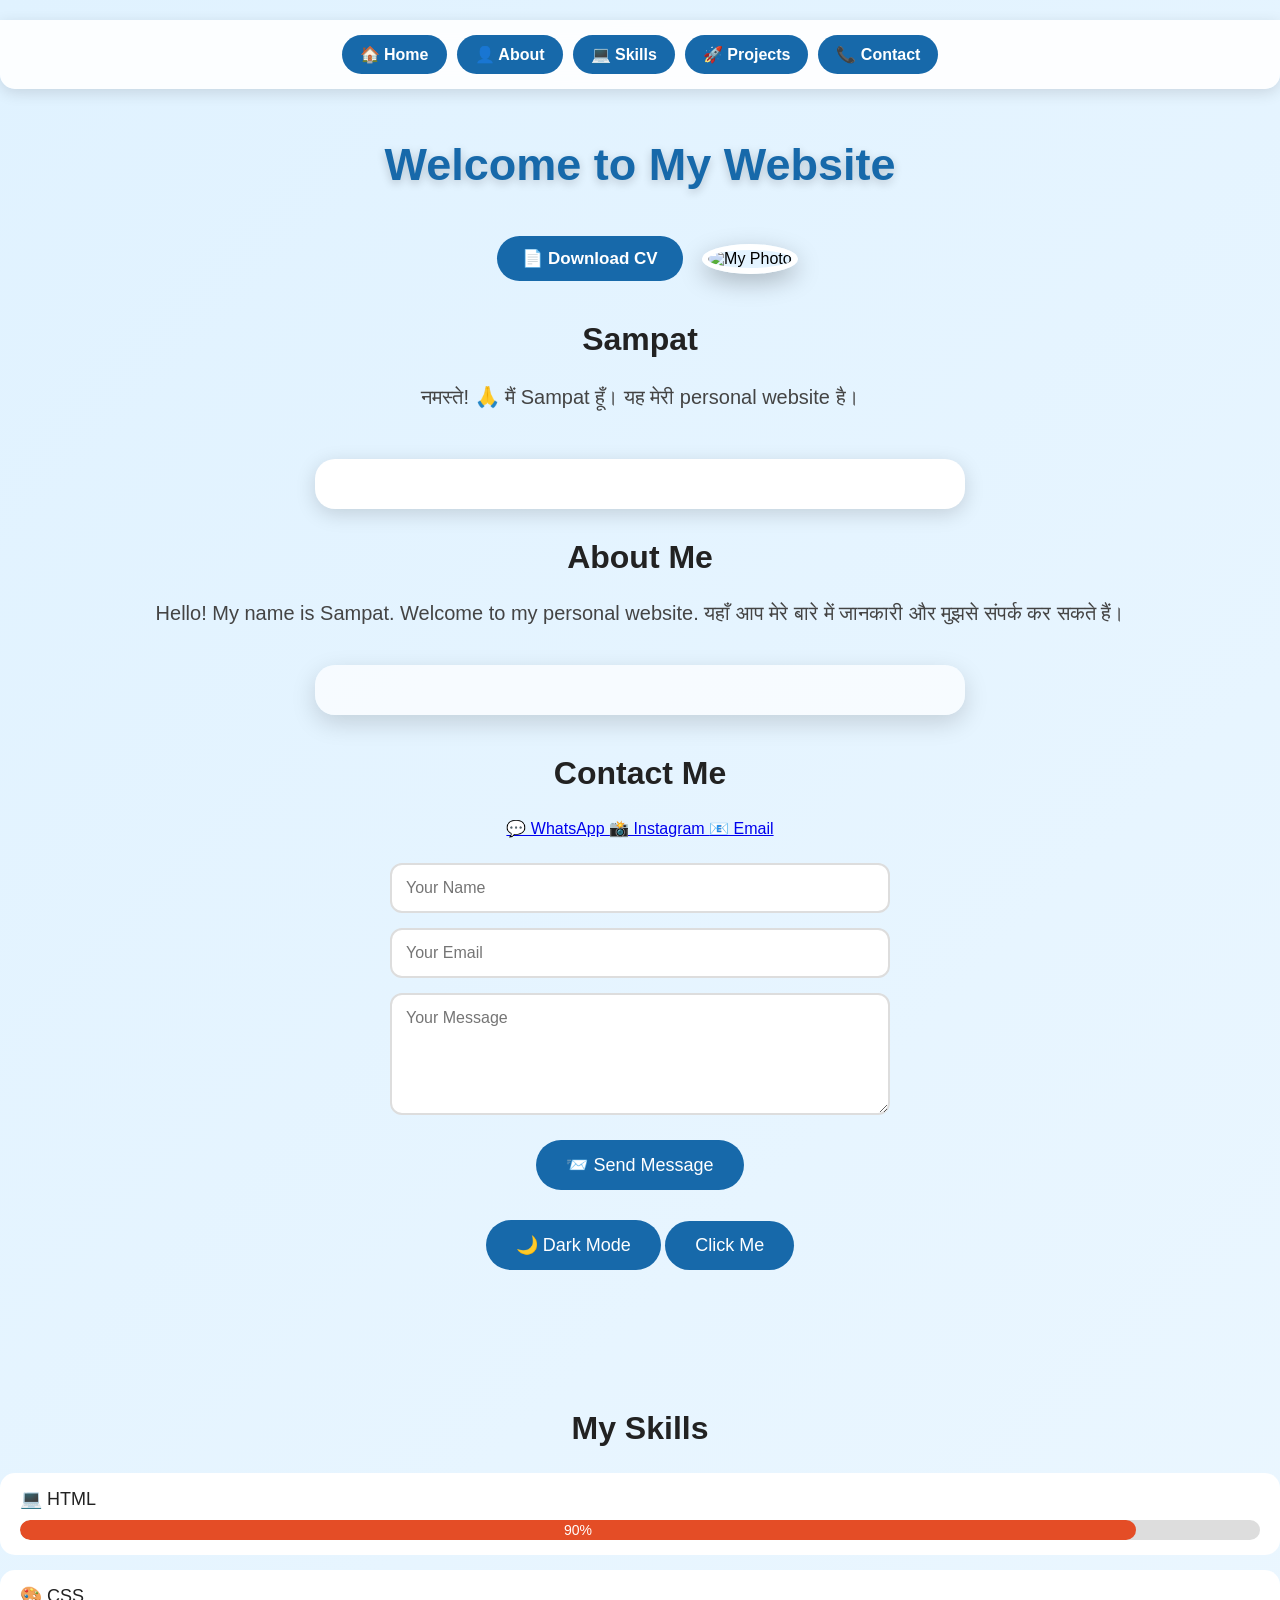
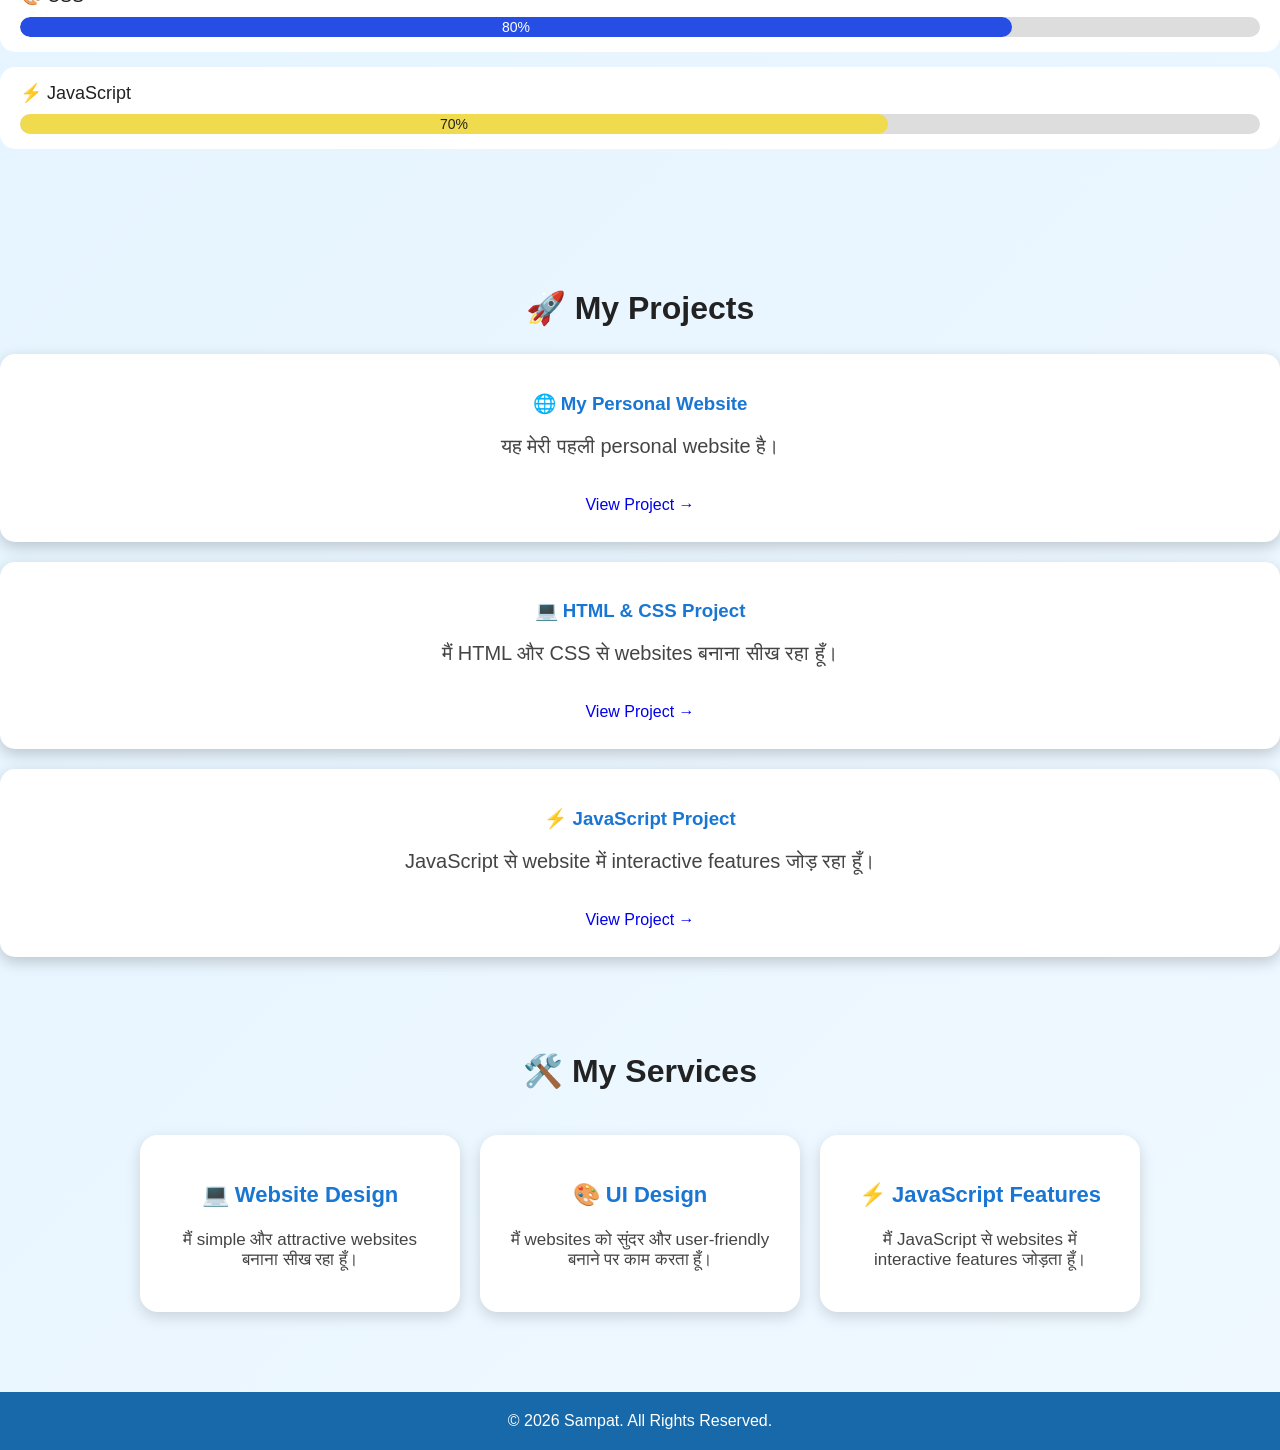
==== index.html @ 9a626bd4 "Add files via upload" ====
<!DOCTYPE html>
<html lang="hi">
<head>
    <meta charset="UTF-8">
    <meta name="viewport" content="width=device-width, initial-scale=1.0">
    <title>My Website</title>

    <link rel="stylesheet" href="style.css">
</head>

<body>
    <nav class="navbar">
    <a href="#home">🏠 Home</a>
    <a href="#about">👤 About</a>
    <a href="#skills">💻 Skills</a>
    <a href="#projects">🚀 Projects</a>
    <a href="#contact">📞 Contact</a>
</nav>

    <h1 id="home">Welcome to My Website</h1>
    <a href="cv.pdf" download class="cv-button">
    📄 Download CV
</a>

    <img src="images/IMG_20240923_174800_741.webp" 
         alt="My Photo" 
         width="250">

    <h2>Sampat</h2>

    <p class="intro">
    नमस्ते! 🙏 मैं Sampat हूँ।
    यह मेरी personal website है।
</p>
    <div class="about" id="about"></div>
    <h2>About Me</h2>
    <p>
        Hello! My name is Sampat.
        Welcome to my personal website.
        यहाँ आप मेरे बारे में जानकारी और मुझसे संपर्क कर सकते हैं।
    </p>
</div>

<div class="contact" id="contact"></div>
    <h2>Contact Me</h2>

    <a href="https://wa.me/918769860087" target="_blank">
    💬 WhatsApp
</a>

<a href="https://www.instagram.com/sampatsingh.sodha09/" target="_blank">
    📸 Instagram
</a>

<a href="mailto:sampatsaasodha1234@gmail.com">
    📧 Email
</a>
<form class="contact-form" onsubmit="sendMessage(event)">
    <input type="text" placeholder="Your Name" required>

    <input type="email" placeholder="Your Email" required>

    <textarea placeholder="Your Message" rows="5" required></textarea>

    <button type="submit">📨 Send Message</button>

    <p id="formMessage"></p>
</form>
</div>
<button id="modeButton" onclick="toggleMode()">🌙 Dark Mode</button>
    <button onclick="showMessage()">Click Me</button>

    <p id="message"></p>

    <script>
        function showMessage() {
            document.getElementById("message").innerText =
                "Welcome to my website! 🎉";
        }
    </script>
    <script>
    function sendMessage(event) {
        event.preventDefault();

        document.getElementById("formMessage").innerText =
            "Message sent successfully! 🎉";
    }
</script>
<script src="script.js"></script>
<div class="skills" id="skills"></div>
    <h2>My Skills</h2>

    <div class="skill-box">
        <span>💻 HTML</span>
        <div class="progress">
            <div class="progress-bar html">90%</div>
        </div>
    </div>

    <div class="skill-box">
        <span>🎨 CSS</span>
        <div class="progress">
            <div class="progress-bar css">80%</div>
        </div>
    </div>

    <div class="skill-box">
        <span>⚡ JavaScript</span>
        <div class="progress">
            <div class="progress-bar javascript">70%</div>
        </div>
    </div>
</div>
<div class="projects" id="projects"></div>
    <h2>🚀 My Projects</h2>

    <div class="project-box">
        <h3>🌐 My Personal Website</h3>
        <p>यह मेरी पहली personal website है।</p>
        <a href="#" target="_blank">View Project →</a>
    </div>

    <div class="project-box">
        <h3>💻 HTML & CSS Project</h3>
        <p>मैं HTML और CSS से websites बनाना सीख रहा हूँ।</p>
        <a href="#" target="_blank">View Project →</a>
    </div>

    <div class="project-box">
        <h3>⚡ JavaScript Project</h3>
        <p>JavaScript से website में interactive features जोड़ रहा हूँ।</p>
        <a href="#" target="_blank">View Project →</a>
    </div>
</div>
<div class="services">
    <h2>🛠️ My Services</h2>

    <div class="service-box">
        <h3>💻 Website Design</h3>
        <p>मैं simple और attractive websites बनाना सीख रहा हूँ।</p>
    </div>

    <div class="service-box">
        <h3>🎨 UI Design</h3>
        <p>मैं websites को सुंदर और user-friendly बनाने पर काम करता हूँ।</p>
    </div>

    <div class="service-box">
        <h3>⚡ JavaScript Features</h3>
        <p>मैं JavaScript से websites में interactive features जोड़ता हूँ।</p>
    </div>
</div>

<footer>
    <p>© 2026 Sampat. All Rights Reserved.</p>
</footer>

<button id="topButton" onclick="goToTop()">⬆️ Top</button>
</body>
</html>
---- style.css ----
body {
    margin: 0;
    font-family: Arial, sans-serif;
    text-align: center;
    background: linear-gradient(135deg, #e0f2ff, #ffffff);
    min-height: 100vh;
}

h1 {
    margin-top: 50px;
    font-size: 45px;
    color: #1769aa;
}

img {
    width: 250px;
    height: 250px;
    object-fit: cover;
    border-radius: 50%;
    border: 6px solid white;
    box-shadow: 0 8px 25px rgba(0, 0, 0, 0.25);
}

h2 {
    font-size: 32px;
    margin-top: 25px;
    color: #222;
}

p {
    font-size: 20px;
    color: #444;
}

button {
    background: #1769aa;
    color: white;
    border: none;
    padding: 14px 30px;
    font-size: 18px;
    border-radius: 30px;
    cursor: pointer;
    margin-top: 10px;
}

button:hover {
    background: #0d47a1;
    transform: scale(1.05);
}
.about {
    max-width: 600px;
    margin: 50px auto 30px;
    padding: 25px;
    background: white;
    border-radius: 20px;
    box-shadow: 0 5px 20px rgba(0, 0, 0, 0.15);
}

.about h2,
.contact h2 {
    color: #1769aa;
}

.contact {
    margin: 30px auto;
}

.contact a {
    display: inline-block;
    text-decoration: none;
    background: #1769aa;
    color: white;
    padding: 12px 25px;
    margin: 8px;
    border-radius: 25px;
}

.contact a:hover {
    transform: scale(1.05);
}
body.dark-mode {
    background: #121212 !important;
    color: white;
}

body.dark-mode h1,
body.dark-mode h2,
body.dark-mode h3,
body.dark-mode p {
    color: white !important;
}

body.dark-mode .about {
    background: #222 !important;
    color: white;
}

body.dark-mode .contact h2 {
    color: white !important;
}
/* Mobile Responsive */
@media (max-width: 600px) {

    h1 {
        font-size: 32px;
        margin-top: 30px;
    }

    img {
        width: 180px;
        height: 180px;
    }

    h2 {
        font-size: 26px;
    }

    p {
        font-size: 17px;
        padding: 0 15px;
    }

    .about {
        width: 85%;
        box-sizing: border-box;
        margin: 30px auto;
        padding: 20px;
    }

    .contact a {
        display: block;
        width: 70%;
        margin: 10px auto;
        box-sizing: border-box;
    }

    button {
        font-size: 16px;
        padding: 12px 22px;
    }
}
.contact a {
    transition: all 0.3s ease;
}

.contact a:hover {
    transform: translateY(-5px) scale(1.05);
    box-shadow: 0 8px 20px rgba(0, 0, 0, 0.25);
}
button {
    transition: all 0.3s ease;
}

button:hover {
    transform: translateY(-5px) scale(1.05);
    box-shadow: 0 8px 20px rgba(0, 0, 0, 0.25);
}
/* Profile section */
h1 {
    text-shadow: 0 3px 10px rgba(0, 0, 0, 0.2);
}

img {
    transition: all 0.4s ease;
}

img:hover {
    transform: scale(1.05);
    box-shadow: 0 12px 30px rgba(0, 0, 0, 0.35);
}

.about {
    transition: all 0.4s ease;
}

.about:hover {
    transform: translateY(-5px);
    box-shadow: 0 12px 30px rgba(0, 0, 0, 0.25);
}
.contact {
    max-width: 600px;
    margin: 40px auto;
    padding: 25px;
    background: rgba(255, 255, 255, 0.7);
    border-radius: 20px;
    box-shadow: 0 8px 25px rgba(0, 0, 0, 0.15);
    transition: all 0.4s ease;
}

.contact:hover {
    transform: translateY(-5px);
    box-shadow: 0 12px 30px rgba(0, 0, 0, 0.25);
}

body.dark-mode .contact {
    background: #222;
}

body.dark-mode .contact h2 {
    color: white !important;
}
.intro {
    animation: fadeIn 2s ease-in-out;
}

@keyframes fadeIn {
    from {
        opacity: 0;
        transform: translateY(20px);
    }

    to {
        opacity: 1;
        transform: translateY(0);
    }
}
.about p {
    line-height: 1.8;
    text-align: center;
}

.about h2 {
    margin-bottom: 15px;
}
footer {
    margin-top: 50px;
    padding: 20px;
    background: #1769aa;
    color: white;
    text-align: center;
}

footer p {
    margin: 0;
    color: white;
    font-size: 16px;
}

body.dark-mode footer {
    background: #1a1a1a;
}
#topButton {
    position: fixed;
    bottom: 25px;
    right: 25px;
    border-radius: 50%;
    width: 55px;
    height: 55px;
    padding: 0;
    display: flex;
align-items: center;
justify-content: center;
}
/* Animated background */
body {
    background-size: 200% 200%;
    animation: backgroundMove 10s ease infinite;
}

@keyframes backgroundMove {
    0% {
        background-position: 0% 50%;
    }

    50% {
        background-position: 100% 50%;
    }

    100% {
        background-position: 0% 50%;
    }
}
img {
    transition: transform 0.4s ease;
}

img:hover {
    transform: scale(1.08);
}
h1 {
    animation: headingMove 1.5s ease-in-out;
}

@keyframes headingMove {
    from {
        opacity: 0;
        transform: translateY(-30px);
    }

    to {
        opacity: 1;
        transform: translateY(0);
    }
}
.about {
    transition: transform 0.4s ease, box-shadow 0.4s ease;
}

.about:hover {
    transform: translateY(-8px);
    box-shadow: 0 12px 30px rgba(0, 0, 0, 0.25);
}
.contact a {
    transition: all 0.3s ease;
}

.contact a:hover {
    transform: translateY(-6px) scale(1.05);
    box-shadow: 0 10px 25px rgba(0, 0, 0, 0.3);
}
/* Dark Mode - Contact Section */
body.dark-mode .contact {
    background: #222 !important;
    box-shadow: 0 8px 25px rgba(0, 0, 0, 0.5);
}

body.dark-mode .contact a {
    background: #333;
    color: white;
}

body.dark-mode .contact a:hover {
    background: #444;
}

body.dark-mode button {
    box-shadow: 0 5px 15px rgba(0, 0, 0, 0.4);
}
/* Skills Section */
.skills {
    margin: 40px auto;
    max-width: 700px;
    padding: 30px;
    text-align: center;
}

.skills h2 {
    font-size: 32px;
    margin-bottom: 25px;
}

.skill-box {
    display: inline-block;
    background: #1976d2;
    color: white;
    padding: 15px 30px;
    margin: 10px;
    border-radius: 30px;
    font-size: 18px;
    transition: 0.3s;
    cursor: pointer;
}

.skill-box:hover {
    transform: translateY(-8px) scale(1.05);
    box-shadow: 0 10px 20px rgba(0,0,0,0.3);
}
/* Projects Section */
.projects {
    max-width: 700px;
    margin: 40px auto;
    padding: 30px;
    text-align: center;
}

.projects h2 {
    font-size: 32px;
    margin-bottom: 25px;
}

.project-box {
    background: white;
    color: #222;
    padding: 20px;
    margin: 20px 0;
    border-radius: 15px;
    box-shadow: 0 5px 15px rgba(0,0,0,0.2);
    transition: 0.3s;
}

.project-box:hover {
    transform: translateY(-8px);
    box-shadow: 0 12px 25px rgba(0,0,0,0.3);
}

.project-box h3 {
    color: #1976d2;
}
.project-box {
    transition: transform 0.3s ease, box-shadow 0.3s ease;
}

.project-box:hover {
    transform: translateY(-10px);
    box-shadow: 0 10px 25px rgba(0, 0, 0, 0.25);
}
.project-box img {
    transition: transform 0.4s ease;
}

.project-box:hover img {
    transform: scale(1.05);
}
.project-box a {
    display: inline-block;
    transition: transform 0.3s ease, opacity 0.3s ease;
}

.project-box a:hover {
    transform: translateY(-3px);
    opacity: 0.8;
}
.project-box a {
    display: inline-block;
    margin-top: 10px;
    padding: 8px 15px;
    text-decoration: none;
    border-radius: 6px;
    transition: 0.3s;
}

.project-box a:hover {
    transform: translateY(-3px);
    opacity: 0.8;
}
.project-box h3 {
    transition: transform 0.3s ease;
}

.project-box:hover h3 {
    transform: translateX(5px);
}

.project-box:hover a {
    transform: translateY(-3px) scale(1.05);
}
.skill-box {
    transition: transform 0.3s ease, box-shadow 0.3s ease;
}

.skill-box:hover {
    transform: translateY(-8px) scale(1.03);
    box-shadow: 0 8px 20px rgba(0, 0, 0, 0.2);
}
.skill-box span {
    display: inline-block;
    transition: transform 0.3s ease;
}

.skill-box:hover span {
    transform: scale(1.1);
}
/* Skills Progress Bars */

.skill-box {
    display: block;
    background: white;
    color: #222;
    padding: 15px 20px;
    margin: 15px 0;
    border-radius: 15px;
    text-align: left;
    transition: transform 0.3s ease, box-shadow 0.3s ease;
}

.skill-box:hover {
    transform: translateY(-8px) scale(1.03);
    box-shadow: 0 8px 20px rgba(0, 0, 0, 0.2);
}

.progress {
    width: 100%;
    height: 20px;
    background: #ddd;
    border-radius: 20px;
    overflow: hidden;
    margin-top: 10px;
}

.progress-bar {
    height: 100%;
    border-radius: 20px;
    text-align: center;
    font-size: 14px;
    line-height: 20px;
    color: white;
}

.progress-bar.html {
    width: 90%;
    background: #e44d26;
}

.progress-bar.css {
    width: 80%;
    background: #264de4;
}

.progress-bar.javascript {
    width: 70%;
    background: #f0db4f;
    color: #222;
}
.progress-bar {
    animation: fillBar 2s ease-in-out;
}

@keyframes fillBar {
    from {
        width: 0;
    }
}
/* Services Section */

.services {
    max-width: 700px;
    margin: 40px auto;
    padding: 30px;
    text-align: center;
}

.services h2 {
    font-size: 32px;
    margin-bottom: 25px;
}

.service-box {
    background: white;
    color: #222;
    padding: 25px;
    margin: 20px 0;
    border-radius: 18px;
    box-shadow: 0 5px 15px rgba(0, 0, 0, 0.15);
    transition: transform 0.3s ease, box-shadow 0.3s ease;
}

.service-box h3 {
    color: #1976d2;
    font-size: 22px;
}

.service-box p {
    font-size: 17px;
}

.service-box:hover {
    transform: translateY(-8px) scale(1.02);
    box-shadow: 0 12px 25px rgba(0, 0, 0, 0.25);
}
.service-box h3 {
    transition: transform 0.3s ease;
}

.service-box:hover h3 {
    transform: scale(1.08);
}
/* Services 3 Column Layout */

.services {
    max-width: 1000px;
}

.services {
    display: grid;
    grid-template-columns: repeat(3, 1fr);
    gap: 20px;
}

.services h2 {
    grid-column: 1 / -1;
}

.service-box {
    margin: 0;
}
/* Mobile Services */

@media (max-width: 600px) {
    .services {
        grid-template-columns: 1fr;
        width: 85%;
        box-sizing: border-box;
    }

    .service-box {
        width: 100%;
        box-sizing: border-box;
    }
}
/* Contact Form */

.contact-form {
    max-width: 500px;
    margin: 25px auto 0;
    display: flex;
    flex-direction: column;
    gap: 15px;
}

.contact-form input,
.contact-form textarea {
    width: 100%;
    box-sizing: border-box;
    padding: 14px;
    border: 2px solid #ddd;
    border-radius: 12px;
    font-size: 16px;
    font-family: Arial, sans-serif;
    outline: none;
    transition: 0.3s;
}

.contact-form input:focus,
.contact-form textarea:focus {
    border-color: #1769aa;
    box-shadow: 0 0 8px rgba(23, 105, 170, 0.25);
}

.contact-form textarea {
    resize: vertical;
}

.contact-form button {
    align-self: center;
}
/* Form Success Message */

#formMessage {
    margin: 5px 0 0;
    font-size: 17px;
    font-weight: bold;
    color: #1769aa;
}

body.dark-mode #formMessage {
    color: #7ec8ff;
}
/* Navigation Bar */

.navbar {
    display: flex;
    justify-content: center;
    gap: 10px;
    flex-wrap: wrap;
    padding: 15px;
    margin: 20px auto;
}

.navbar a {
    text-decoration: none;
    color: white;
    background: #1769aa;
    padding: 10px 18px;
    border-radius: 25px;
    font-size: 16px;
    transition: 0.3s ease;
}

.navbar a:hover {
    transform: translateY(-3px) scale(1.05);
    box-shadow: 0 6px 15px rgba(0, 0, 0, 0.25);
}
/* Sticky Navigation */

.navbar {
    position: sticky;
    top: 0;
    z-index: 1000;
    background: rgba(255, 255, 255, 0.9);
    backdrop-filter: blur(10px);
}
body.dark-mode .navbar {
    background: rgba(18, 18, 18, 0.9);
}

body.dark-mode .navbar a {
    background: #333;
    color: white;
}

body.dark-mode .navbar a:hover {
    background: #444;
}
@media (max-width: 600px) {
    .navbar {
        gap: 6px;
        padding: 10px 5px;
    }

    .navbar a {
        font-size: 14px;
        padding: 8px 12px;
    }
}
.navbar {
    box-shadow: 0 4px 15px rgba(0, 0, 0, 0.12);
    border-radius: 0 0 15px 15px;
}

.navbar a {
    font-weight: bold;
}
.cv-button {
    display: inline-block;
    margin: 15px;
    padding: 12px 25px;
    background: #1769aa;
    color: white;
    text-decoration: none;
    border-radius: 25px;
    font-size: 17px;
    font-weight: bold;
    transition: 0.3s ease;
}

.cv-button:hover {
    transform: translateY(-4px) scale(1.05);
    box-shadow: 0 8px 20px rgba(0, 0, 0, 0.25);
}
/* Smooth Scrolling */

html {
    scroll-behavior: smooth;
}
/* Section Scroll Space */

#about,
#skills,
#projects,
#contact {
    scroll-margin-top: 90px;
}
/* Premium Card Effect */

.about,
.project-box,
.service-box {
    transition: transform 0.4s ease, box-shadow 0.4s ease;
}

.about:hover,
.project-box:hover,
.service-box:hover {
    transform: translateY(-10px);
    box-shadow: 0 15px 35px rgba(0, 0, 0, 0.22);
}
/* Page Loading Effect */

body {
    animation: pageLoad 1s ease-in-out;
}

@keyframes pageLoad {
    from {
        opacity: 0;
    }

    to {
        opacity: 1;
    }
}
/* Dark Mode - Skills & Projects */

body.dark-mode .skill-box {
    background: #222 !important;
    color: white !important;
}

body.dark-mode .skill-box span {
    color: white !important;
}

body.dark-mode .projects .project-box {
    background: #222 !important;
    color: white !important;
}

body.dark-mode .project-box h3 {
    color: #7ec8ff !important;
}

body.dark-mode .project-box p {
    color: white !important;
}

body.dark-mode .services .service-box {
    background: #222 !important;
    color: white !important;
}

body.dark-mode .service-box h3 {
    color: #7ec8ff !important;
}

body.dark-mode .service-box p {
    color: white !important;
}
/* Fix Project Cards in Dark Mode */

body.dark-mode .projects .project-box {
    background: #222 !important;
    color: #fff !important;
    border: 1px solid #444;
}

body.dark-mode .projects .project-box h3 {
    color: #7ec8ff !important;
}

body.dark-mode .projects .project-box p {
    color: #fff !important;
}

body.dark-mode .projects .project-box a {
    background: #333 !important;
    color: #fff !important;
}
/* FINAL PROJECT DARK MODE FIX */

body.dark-mode .projects .project-box,
body.dark-mode .project-box {
    background-color: #222222 !important;
    background: #222222 !important;
    color: white !important;
    border: 1px solid #444 !important;
}

body.dark-mode .project-box h3 {
    color: #7ec8ff !important;
}

body.dark-mode .project-box p {
    color: white !important;
}

body.dark-mode .project-box a {
    background-color: #333333 !important;
    color: white !important;
}
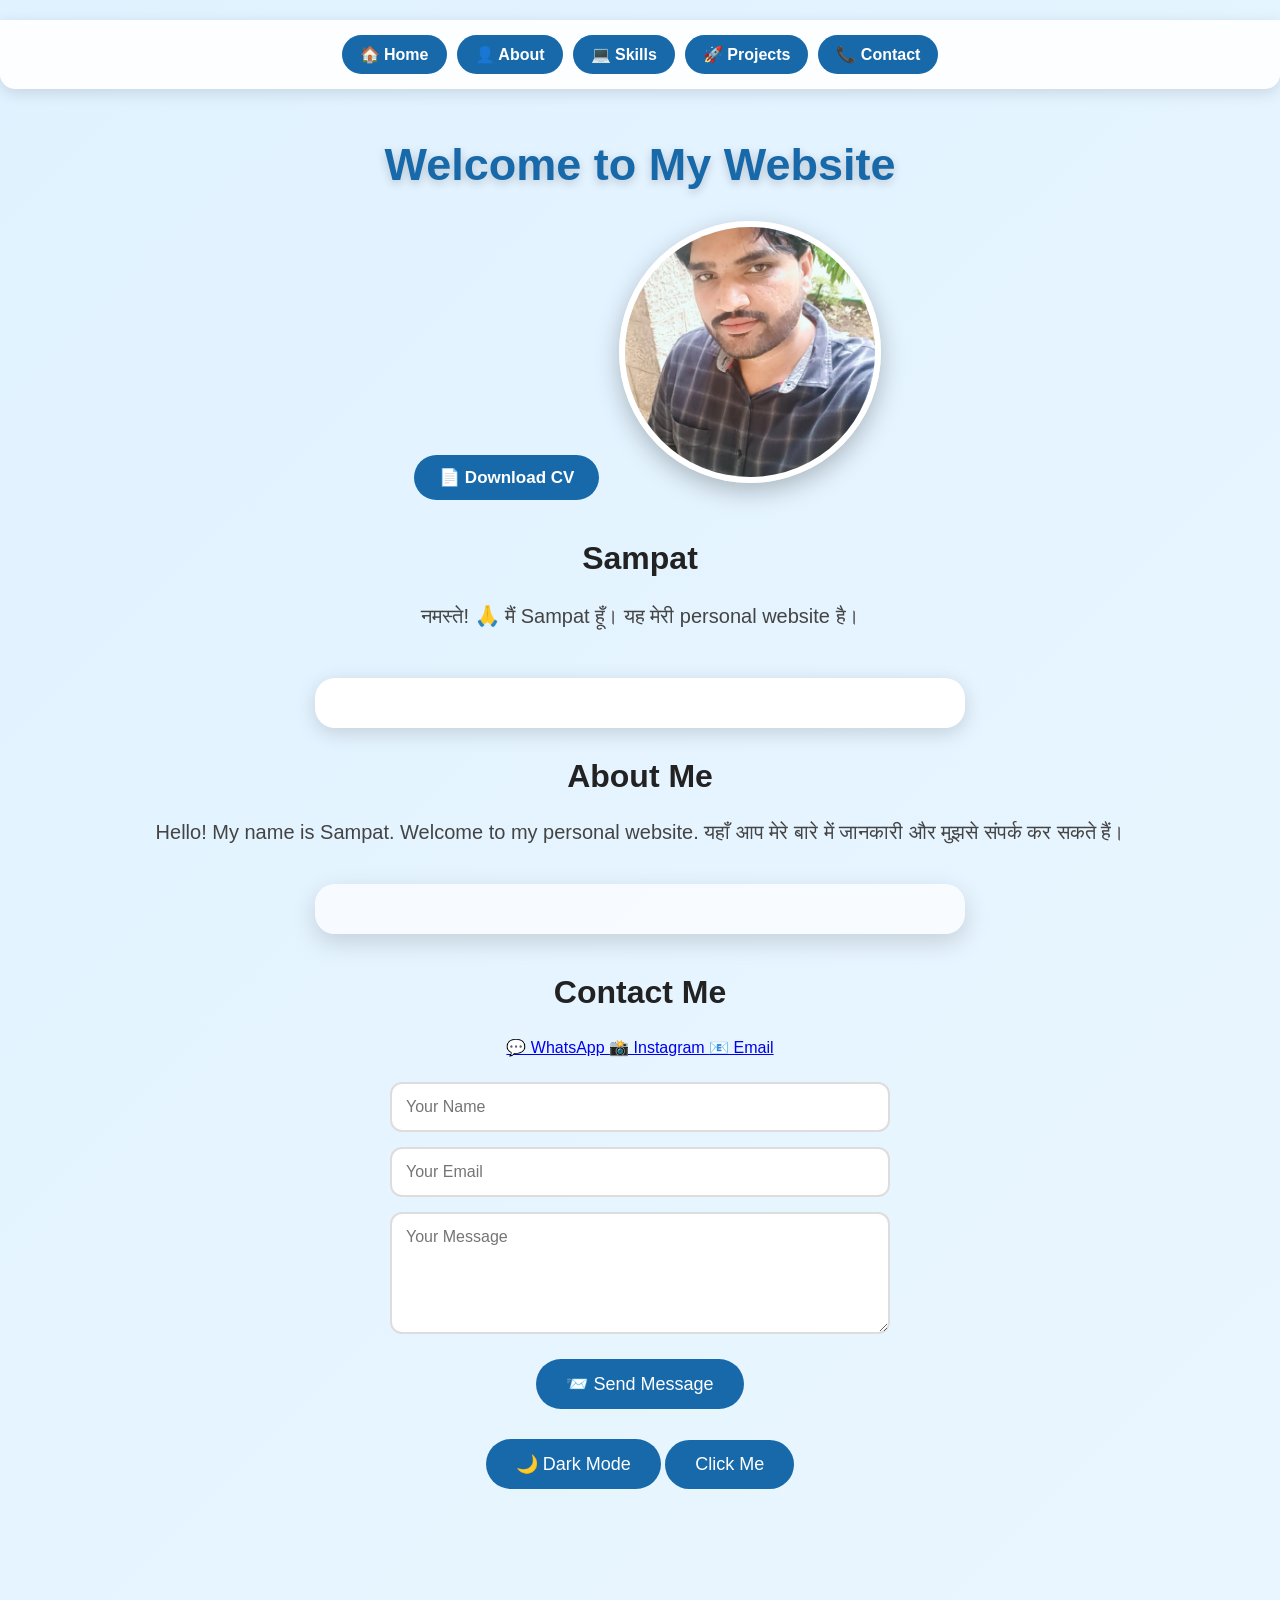
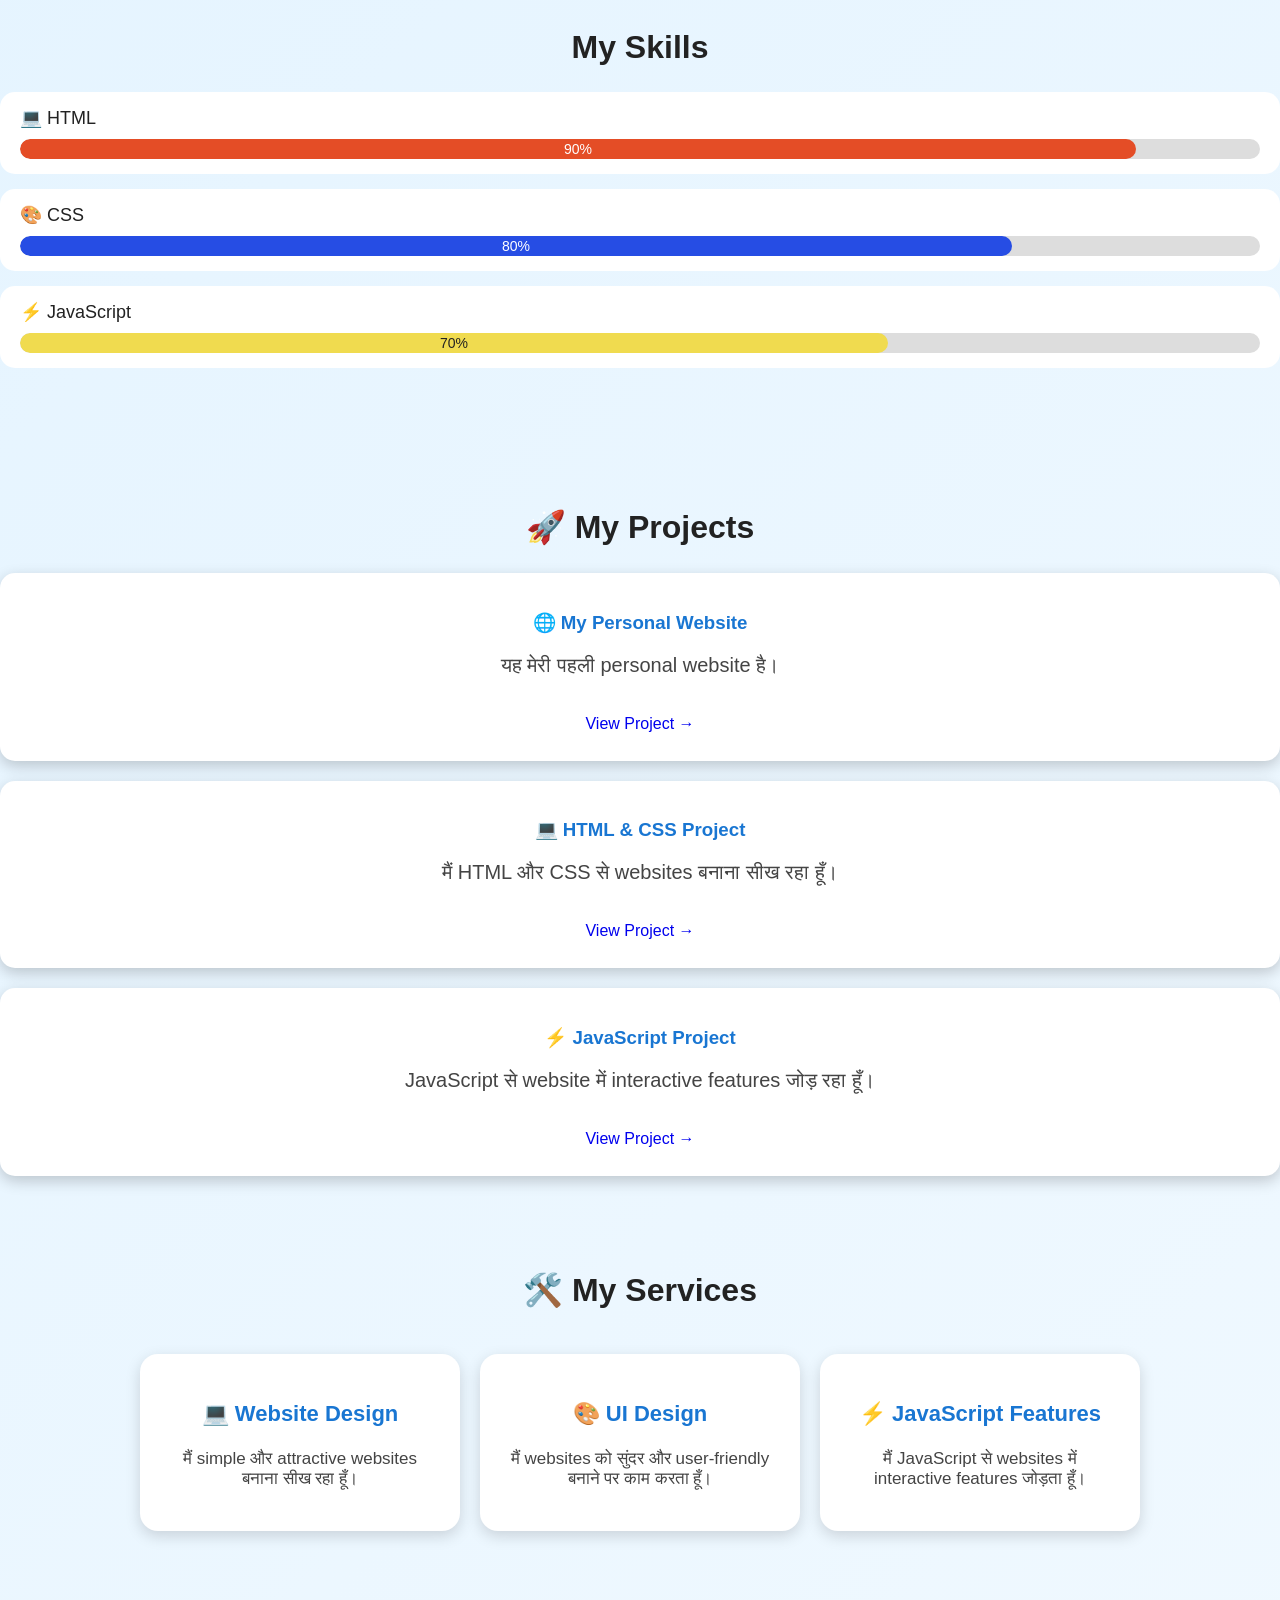
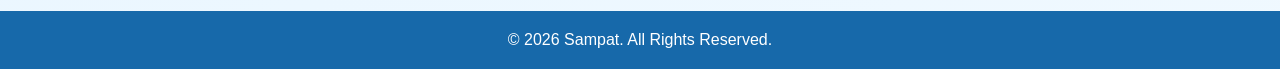
==== commit d3a4fb02: "Update index.html" ====
--- a/index.html
+++ b/index.html
@@ -22,9 +22,11 @@
     📄 Download CV
 </a>
 
-    <img src="images/IMG_20240923_174800_741.webp" 
-         alt="My Photo" 
-         width="250">
+    <img src="images/IMG_20240923_174800_741.webp"
+     alt="My Photo"
+     width="250">
+          
+    
 
     <h2>Sampat</h2>
 
@@ -157,4 +159,4 @@
 
 <button id="topButton" onclick="goToTop()">⬆️ Top</button>
 </body>
-</html>+</html>
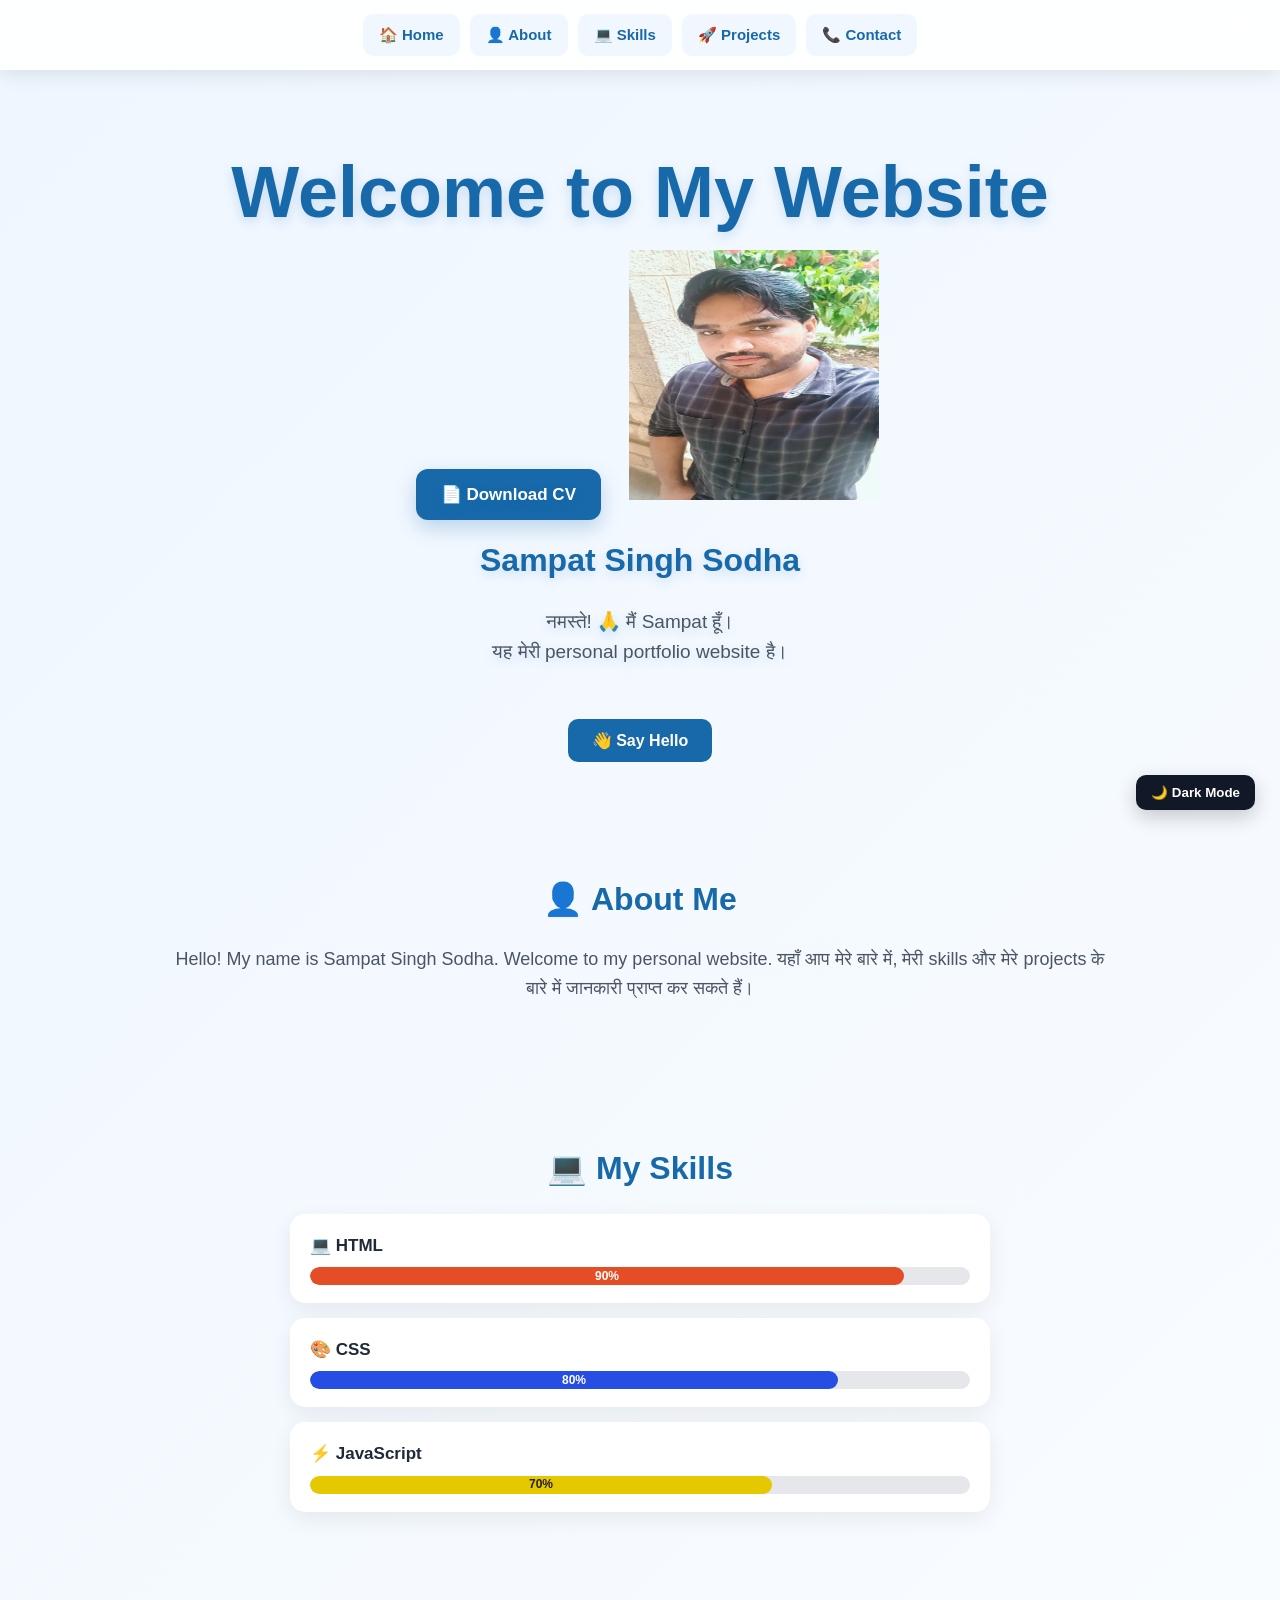
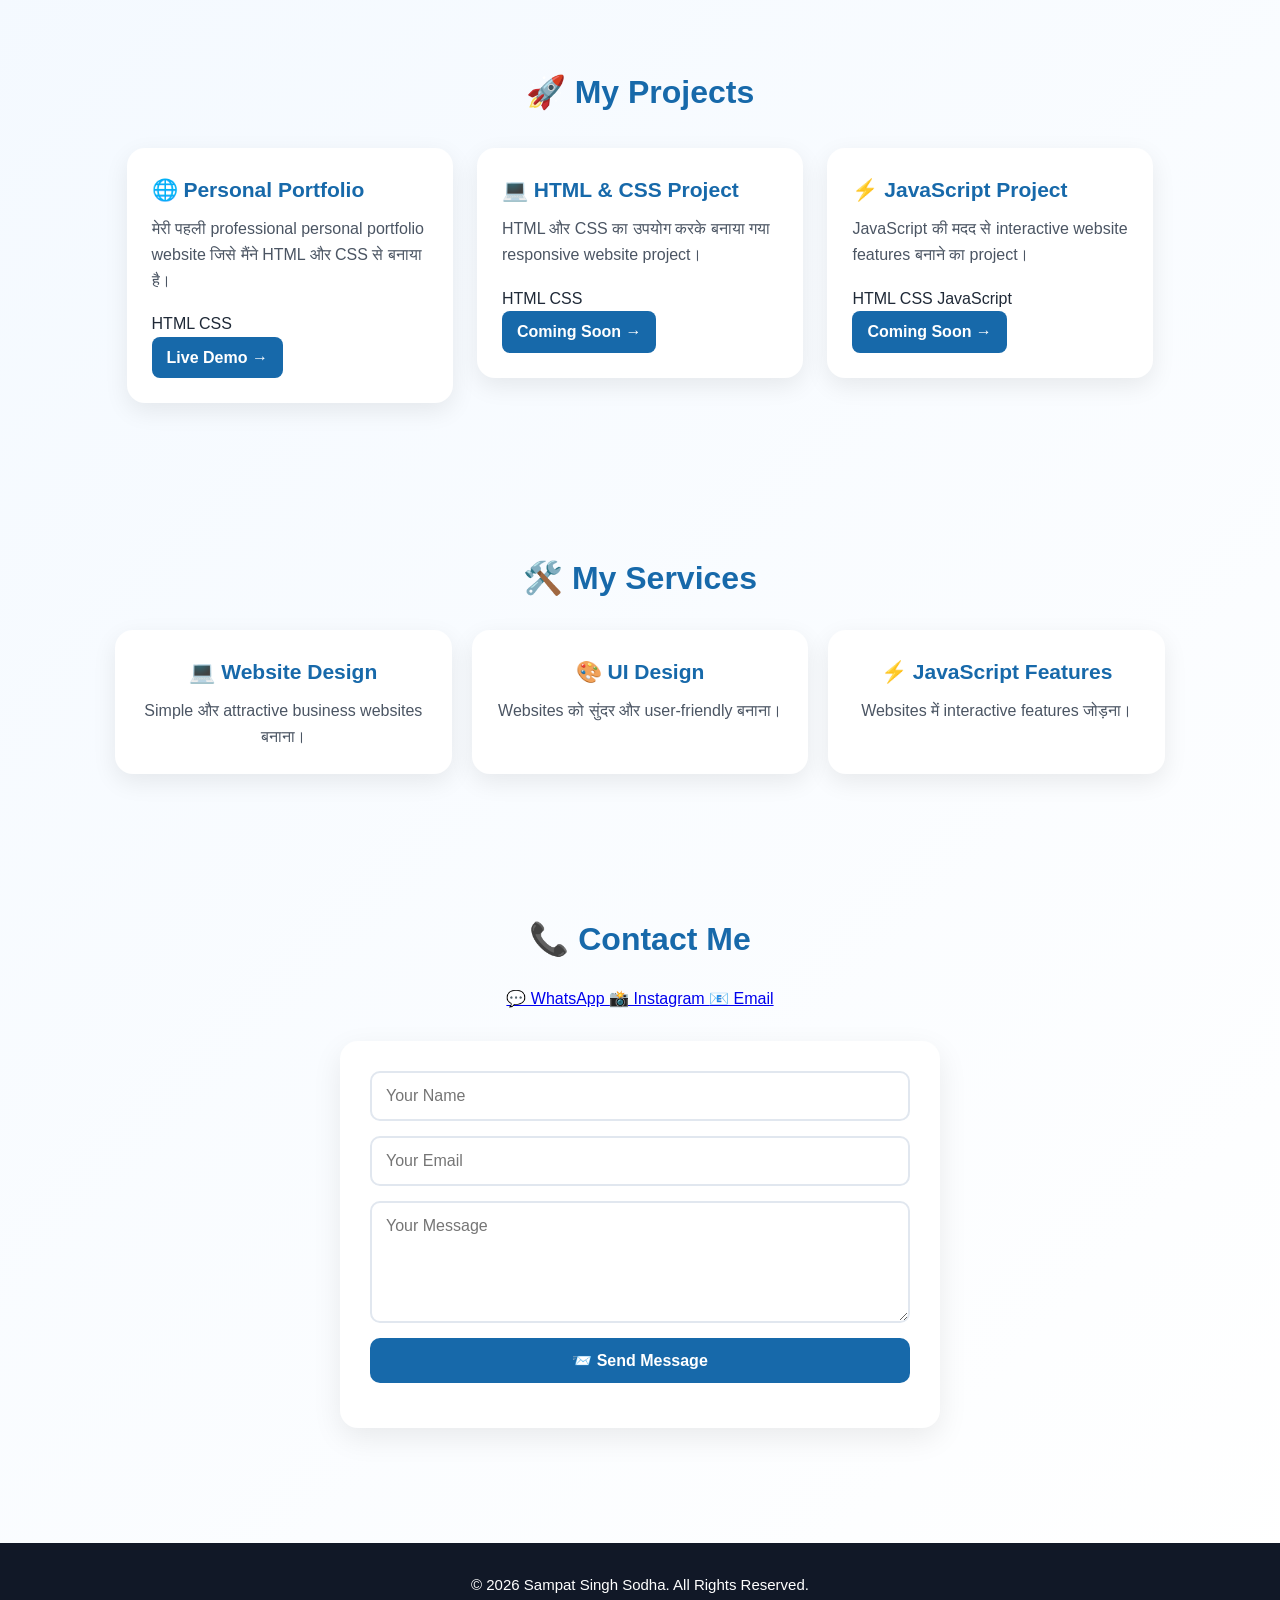
==== commit 6fa73de1: "Update index.html" ====
--- a/index.html
+++ b/index.html
@@ -1,162 +1,372 @@
 <!DOCTYPE html>
 <html lang="hi">
+
 <head>
     <meta charset="UTF-8">
     <meta name="viewport" content="width=device-width, initial-scale=1.0">
-    <title>My Website</title>
+
+    <meta name="description"
+        content="Sampat Singh Sodha की personal portfolio website — skills, projects, services और contact information.">
+
+    <meta name="author" content="Sampat Singh Sodha">
+    <meta name="robots" content="index, follow">
+
+    <link rel="canonical"
+        href="https://sampatsaasodha1234-ai.github.io/my-website/">
+
+    <title>Sampat Singh Sodha | Personal Portfolio</title>
+
+    <link rel="icon"
+        type="image/webp"
+        href="images/IMG_20240923_174800_741.webp">
 
     <link rel="stylesheet" href="style.css">
 </head>
 
 <body>
+
+    <!-- ================= NAVBAR ================= -->
+
     <nav class="navbar">
-    <a href="#home">🏠 Home</a>
-    <a href="#about">👤 About</a>
-    <a href="#skills">💻 Skills</a>
-    <a href="#projects">🚀 Projects</a>
-    <a href="#contact">📞 Contact</a>
-</nav>
-
-    <h1 id="home">Welcome to My Website</h1>
-    <a href="cv.pdf" download class="cv-button">
-    📄 Download CV
-</a>
-
-    <img src="images/IMG_20240923_174800_741.webp"
-     alt="My Photo"
-     width="250">
-          
-    
-
-    <h2>Sampat</h2>
-
-    <p class="intro">
-    नमस्ते! 🙏 मैं Sampat हूँ।
-    यह मेरी personal website है।
-</p>
-    <div class="about" id="about"></div>
-    <h2>About Me</h2>
-    <p>
-        Hello! My name is Sampat.
-        Welcome to my personal website.
-        यहाँ आप मेरे बारे में जानकारी और मुझसे संपर्क कर सकते हैं।
-    </p>
-</div>
-
-<div class="contact" id="contact"></div>
-    <h2>Contact Me</h2>
-
-    <a href="https://wa.me/918769860087" target="_blank">
-    💬 WhatsApp
-</a>
-
-<a href="https://www.instagram.com/sampatsingh.sodha09/" target="_blank">
-    📸 Instagram
-</a>
-
-<a href="mailto:sampatsaasodha1234@gmail.com">
-    📧 Email
-</a>
-<form class="contact-form" onsubmit="sendMessage(event)">
-    <input type="text" placeholder="Your Name" required>
-
-    <input type="email" placeholder="Your Email" required>
-
-    <textarea placeholder="Your Message" rows="5" required></textarea>
-
-    <button type="submit">📨 Send Message</button>
-
-    <p id="formMessage"></p>
-</form>
-</div>
-<button id="modeButton" onclick="toggleMode()">🌙 Dark Mode</button>
-    <button onclick="showMessage()">Click Me</button>
-
-    <p id="message"></p>
+        <a href="#home">🏠 Home</a>
+        <a href="#about">👤 About</a>
+        <a href="#skills">💻 Skills</a>
+        <a href="#projects">🚀 Projects</a>
+        <a href="#contact">📞 Contact</a>
+    </nav>
+
+
+    <!-- ================= HOME ================= -->
+
+    <section id="home" class="home-section">
+
+        <h1>Welcome to My Website</h1>
+
+        <a href="cv.pdf" download class="cv-button">
+            📄 Download CV
+        </a>
+
+        <img
+            src="images/IMG_20240923_174800_741.webp"
+            alt="Sampat Singh Sodha"
+            width="250"
+            height="250">
+
+        <h2>Sampat Singh Sodha</h2>
+
+        <p class="intro">
+            नमस्ते! 🙏 मैं Sampat हूँ।<br>
+            यह मेरी personal portfolio website है।
+        </p>
+
+        <button onclick="showMessage()">
+            👋 Say Hello
+        </button>
+
+        <p id="message"></p>
+
+    </section>
+
+
+    <!-- ================= ABOUT ================= -->
+
+    <section class="about" id="about">
+
+        <h2>👤 About Me</h2>
+
+        <div class="about-card">
+
+            <p>
+                Hello! My name is Sampat Singh Sodha.
+                Welcome to my personal website.
+                यहाँ आप मेरे बारे में, मेरी skills और मेरे projects
+                के बारे में जानकारी प्राप्त कर सकते हैं।
+            </p>
+
+        </div>
+
+    </section>
+
+
+    <!-- ================= SKILLS ================= -->
+
+    <section class="skills" id="skills">
+
+        <h2>💻 My Skills</h2>
+
+        <div class="skill-box">
+
+            <span>💻 HTML</span>
+
+            <div class="progress">
+                <div class="progress-bar html">
+                    90%
+                </div>
+            </div>
+
+        </div>
+
+
+        <div class="skill-box">
+
+            <span>🎨 CSS</span>
+
+            <div class="progress">
+                <div class="progress-bar css">
+                    80%
+                </div>
+            </div>
+
+        </div>
+
+
+        <div class="skill-box">
+
+            <span>⚡ JavaScript</span>
+
+            <div class="progress">
+                <div class="progress-bar javascript">
+                    70%
+                </div>
+            </div>
+
+        </div>
+
+    </section>
+
+
+    <!-- ================= PROJECTS ================= -->
+
+    <section class="projects" id="projects">
+
+        <h2>🚀 My Projects</h2>
+
+
+        <div class="project-box">
+
+            <h3>🌐 Personal Portfolio</h3>
+
+            <p>
+                मेरी पहली professional personal portfolio
+                website जिसे मैंने HTML और CSS से बनाया है।
+            </p>
+
+            <div class="project-tags">
+                <span>HTML</span>
+                <span>CSS</span>
+            </div>
+
+            <a href="https://sampatsaasodha1234-ai.github.io/my-website/"
+                target="_blank">
+                Live Demo →
+            </a>
+
+        </div>
+
+
+        <div class="project-box">
+
+            <h3>💻 HTML & CSS Project</h3>
+
+            <p>
+                HTML और CSS का उपयोग करके बनाया गया
+                responsive website project।
+            </p>
+
+            <div class="project-tags">
+                <span>HTML</span>
+                <span>CSS</span>
+            </div>
+
+            <a href="#projects">
+                Coming Soon →
+            </a>
+
+        </div>
+
+
+        <div class="project-box">
+
+            <h3>⚡ JavaScript Project</h3>
+
+            <p>
+                JavaScript की मदद से interactive
+                website features बनाने का project।
+            </p>
+
+            <div class="project-tags">
+                <span>HTML</span>
+                <span>CSS</span>
+                <span>JavaScript</span>
+            </div>
+
+            <a href="#projects">
+                Coming Soon →
+            </a>
+
+        </div>
+
+    </section>
+
+
+    <!-- ================= SERVICES ================= -->
+
+    <section class="services">
+
+        <h2>🛠️ My Services</h2>
+
+
+        <div class="service-box">
+
+            <h3>💻 Website Design</h3>
+
+            <p>
+                Simple और attractive business
+                websites बनाना।
+            </p>
+
+        </div>
+
+
+        <div class="service-box">
+
+            <h3>🎨 UI Design</h3>
+
+            <p>
+                Websites को सुंदर और
+                user-friendly बनाना।
+            </p>
+
+        </div>
+
+
+        <div class="service-box">
+
+            <h3>⚡ JavaScript Features</h3>
+
+            <p>
+                Websites में interactive
+                features जोड़ना।
+            </p>
+
+        </div>
+
+    </section>
+
+
+    <!-- ================= CONTACT ================= -->
+
+    <section class="contact" id="contact">
+
+        <h2>📞 Contact Me</h2>
+
+
+        <div class="contact-links">
+
+            <a
+                href="https://wa.me/918769860087"
+                target="_blank">
+                💬 WhatsApp
+            </a>
+
+            <a
+                href="https://www.instagram.com/sampatsingh.sodha09/"
+                target="_blank">
+                📸 Instagram
+            </a>
+
+            <a href="mailto:sampatsaasodha1234@gmail.com">
+                📧 Email
+            </a>
+
+        </div>
+
+
+        <form
+            class="contact-form"
+            onsubmit="sendMessage(event)">
+
+            <input
+                type="text"
+                placeholder="Your Name"
+                required>
+
+            <input
+                type="email"
+                placeholder="Your Email"
+                required>
+
+            <textarea
+                placeholder="Your Message"
+                rows="5"
+                required></textarea>
+
+            <button type="submit">
+                📨 Send Message
+            </button>
+
+            <p id="formMessage"></p>
+
+        </form>
+
+    </section>
+
+
+    <!-- ================= DARK MODE ================= -->
+
+    <button
+        id="modeButton"
+        onclick="toggleMode()">
+        🌙 Dark Mode
+    </button>
+
+
+    <!-- ================= FOOTER ================= -->
+
+    <footer>
+
+        <p>
+            © 2026 Sampat Singh Sodha. All Rights Reserved.
+        </p>
+
+    </footer>
+
+
+    <!-- ================= TOP BUTTON ================= -->
+
+    <button
+        id="topButton"
+        onclick="goToTop()">
+        ⬆️ Top
+    </button>
+
+
+    <!-- ================= JAVASCRIPT ================= -->
 
     <script>
+
         function showMessage() {
+
             document.getElementById("message").innerText =
                 "Welcome to my website! 🎉";
+
         }
+
+
+        function sendMessage(event) {
+
+            event.preventDefault();
+
+            document.getElementById("formMessage").innerText =
+                "Message sent successfully! 🎉";
+
+        }
+
     </script>
-    <script>
-    function sendMessage(event) {
-        event.preventDefault();
-
-        document.getElementById("formMessage").innerText =
-            "Message sent successfully! 🎉";
-    }
-</script>
-<script src="script.js"></script>
-<div class="skills" id="skills"></div>
-    <h2>My Skills</h2>
-
-    <div class="skill-box">
-        <span>💻 HTML</span>
-        <div class="progress">
-            <div class="progress-bar html">90%</div>
-        </div>
-    </div>
-
-    <div class="skill-box">
-        <span>🎨 CSS</span>
-        <div class="progress">
-            <div class="progress-bar css">80%</div>
-        </div>
-    </div>
-
-    <div class="skill-box">
-        <span>⚡ JavaScript</span>
-        <div class="progress">
-            <div class="progress-bar javascript">70%</div>
-        </div>
-    </div>
-</div>
-<div class="projects" id="projects"></div>
-    <h2>🚀 My Projects</h2>
-
-    <div class="project-box">
-        <h3>🌐 My Personal Website</h3>
-        <p>यह मेरी पहली personal website है।</p>
-        <a href="#" target="_blank">View Project →</a>
-    </div>
-
-    <div class="project-box">
-        <h3>💻 HTML & CSS Project</h3>
-        <p>मैं HTML और CSS से websites बनाना सीख रहा हूँ।</p>
-        <a href="#" target="_blank">View Project →</a>
-    </div>
-
-    <div class="project-box">
-        <h3>⚡ JavaScript Project</h3>
-        <p>JavaScript से website में interactive features जोड़ रहा हूँ।</p>
-        <a href="#" target="_blank">View Project →</a>
-    </div>
-</div>
-<div class="services">
-    <h2>🛠️ My Services</h2>
-
-    <div class="service-box">
-        <h3>💻 Website Design</h3>
-        <p>मैं simple और attractive websites बनाना सीख रहा हूँ।</p>
-    </div>
-
-    <div class="service-box">
-        <h3>🎨 UI Design</h3>
-        <p>मैं websites को सुंदर और user-friendly बनाने पर काम करता हूँ।</p>
-    </div>
-
-    <div class="service-box">
-        <h3>⚡ JavaScript Features</h3>
-        <p>मैं JavaScript से websites में interactive features जोड़ता हूँ।</p>
-    </div>
-</div>
-
-<footer>
-    <p>© 2026 Sampat. All Rights Reserved.</p>
-</footer>
-
-<button id="topButton" onclick="goToTop()">⬆️ Top</button>
+
+
+    <script src="script.js"></script>
+
 </body>
+
 </html>
--- a/style.css
+++ b/style.css
@@ -1,207 +1,743 @@
+/* =========================================
+   SAMPAT PORTFOLIO - CLEAN PROFESSIONAL CSS
+========================================= */
+
+/* ---------- RESET ---------- */
+
+* {
+    margin: 0;
+    padding: 0;
+    box-sizing: border-box;
+}
+
+html {
+    scroll-behavior: smooth;
+}
+
 body {
-    margin: 0;
     font-family: Arial, sans-serif;
     text-align: center;
-    background: linear-gradient(135deg, #e0f2ff, #ffffff);
+    color: #1f2937;
+    background: linear-gradient(135deg, #eef6ff, #ffffff);
     min-height: 100vh;
-}
-
-h1 {
-    margin-top: 50px;
-    font-size: 45px;
+    line-height: 1.6;
+    transition: background 0.4s ease, color 0.4s ease;
+}
+
+
+/* ---------- NAVBAR ---------- */
+
+.navbar {
+    position: sticky;
+    top: 0;
+    z-index: 1000;
+
+    display: flex;
+    justify-content: center;
+    align-items: center;
+    flex-wrap: wrap;
+    gap: 10px;
+
+    padding: 14px 20px;
+
+    background: rgba(255, 255, 255, 0.92);
+    backdrop-filter: blur(12px);
+
+    box-shadow: 0 4px 20px rgba(0, 0, 0, 0.10);
+}
+
+.navbar a {
+    display: inline-block;
+
+    padding: 9px 16px;
+
     color: #1769aa;
-}
-
-img {
+    background: #f0f7ff;
+
+    text-decoration: none;
+    font-weight: bold;
+    font-size: 15px;
+
+    border-radius: 10px;
+
+    transition: 0.3s ease;
+}
+
+.navbar a:hover {
+    color: white;
+    background: #1769aa;
+
+    transform: translateY(-3px);
+    box-shadow: 0 7px 18px rgba(23, 105, 170, 0.25);
+}
+
+
+/* ---------- HOME ---------- */
+
+#home {
+    margin-top: 65px;
+    margin-bottom: 20px;
+
+    font-size: 48px;
+    color: #1769aa;
+
+    text-shadow: 0 4px 12px rgba(23, 105, 170, 0.18);
+
+    animation: headingIn 1s ease;
+}
+
+.intro {
+    max-width: 700px;
+
+    margin: 15px auto 25px;
+
+    padding: 0 20px;
+
+    font-size: 19px;
+    color: #4b5563;
+
+    animation: fadeIn 1.4s ease;
+}
+
+
+/* ---------- PROFILE IMAGE ---------- */
+
+img[alt="My Photo"] {
+    display: block;
+
     width: 250px;
     height: 250px;
+
+    margin: 25px auto;
+
     object-fit: cover;
+
     border-radius: 50%;
     border: 6px solid white;
-    box-shadow: 0 8px 25px rgba(0, 0, 0, 0.25);
-}
+
+    box-shadow: 0 12px 35px rgba(0, 0, 0, 0.20);
+
+    transition: 0.4s ease;
+
+    animation: photoIn 1.2s ease;
+}
+
+img[alt="My Photo"]:hover {
+    transform: scale(1.05);
+
+    box-shadow: 0 18px 40px rgba(0, 0, 0, 0.28);
+}
+
+
+/* ---------- NAME ---------- */
+
+body > h2 {
+    margin-bottom: 10px;
+
+    font-size: 32px;
+    color: #1769aa;
+}
+
+
+/* ---------- CV BUTTON ---------- */
+
+.cv-button {
+    display: inline-block;
+
+    margin: 15px;
+    padding: 12px 25px;
+
+    color: white;
+    background: #1769aa;
+
+    text-decoration: none;
+    font-size: 17px;
+    font-weight: bold;
+
+    border-radius: 12px;
+
+    box-shadow: 0 8px 20px rgba(23, 105, 170, 0.25);
+
+    transition: 0.3s ease;
+}
+
+.cv-button:hover {
+    background: #0d47a1;
+
+    transform: translateY(-4px);
+
+    box-shadow: 0 12px 25px rgba(23, 105, 170, 0.30);
+}
+
+
+/* ---------- GENERAL HEADINGS ---------- */
 
 h2 {
     font-size: 32px;
-    margin-top: 25px;
+    color: #1769aa;
+    margin-bottom: 20px;
+}
+
+h3 {
+    margin-bottom: 10px;
+}
+
+p {
+    font-size: 18px;
+    color: #4b5563;
+}
+
+
+/* ---------- SECTION CONTAINERS ---------- */
+
+.about,
+.contact,
+.skills,
+.projects,
+.services {
+    max-width: 1000px;
+
+    margin: 70px auto 0;
+
+    padding: 35px 25px;
+}
+
+
+/* ---------- ABOUT ---------- */
+
+.about + h2 {
+    margin-top: 0;
+}
+
+.about + h2 + p {
+    max-width: 800px;
+
+    margin: 0 auto;
+
+    padding: 30px;
+
+    background: white;
+
+    border-radius: 18px;
+
+    box-shadow: 0 8px 25px rgba(0, 0, 0, 0.08);
+
+    line-height: 1.8;
+
+    transition: 0.3s ease;
+}
+
+.about + h2 + p:hover {
+    transform: translateY(-5px);
+
+    box-shadow: 0 14px 30px rgba(0, 0, 0, 0.12);
+}
+
+
+/* ---------- CONTACT ---------- */
+
+.contact + h2 {
+    margin-top: 0;
+}
+
+.contact + h2 ~ a {
+    display: inline-block;
+
+    margin: 7px;
+    padding: 11px 20px;
+
+    color: #1769aa;
+    background: white;
+
+    text-decoration: none;
+    font-weight: bold;
+
+    border-radius: 12px;
+
+    box-shadow: 0 6px 18px rgba(0, 0, 0, 0.08);
+
+    transition: 0.3s ease;
+}
+
+.contact + h2 ~ a:hover {
+    color: white;
+    background: #1769aa;
+
+    transform: translateY(-5px);
+
+    box-shadow: 0 10px 25px rgba(0, 0, 0, 0.16);
+}
+
+
+/* ---------- CONTACT FORM ---------- */
+
+.contact-form {
+    max-width: 600px;
+
+    margin: 30px auto 0;
+
+    padding: 30px;
+
+    display: flex;
+    flex-direction: column;
+    gap: 15px;
+
+    background: white;
+
+    border-radius: 18px;
+
+    box-shadow: 0 10px 30px rgba(0, 0, 0, 0.08);
+}
+
+.contact-form input,
+.contact-form textarea {
+    width: 100%;
+
+    padding: 14px;
+
+    border: 2px solid #e1e7ef;
+    border-radius: 10px;
+
+    outline: none;
+
+    font-family: Arial, sans-serif;
+    font-size: 16px;
+
+    transition: 0.3s ease;
+}
+
+.contact-form input:focus,
+.contact-form textarea:focus {
+    border-color: #1769aa;
+
+    box-shadow: 0 0 0 4px rgba(23, 105, 170, 0.10);
+}
+
+.contact-form textarea {
+    resize: vertical;
+}
+
+.contact-form button {
+    align-self: center;
+
+    width: 100%;
+
+    padding: 13px;
+
+    border: none;
+    border-radius: 10px;
+
+    color: white;
+    background: #1769aa;
+
+    font-size: 16px;
+    font-weight: bold;
+
+    cursor: pointer;
+
+    transition: 0.3s ease;
+}
+
+.contact-form button:hover {
+    background: #0d47a1;
+
+    transform: translateY(-3px);
+}
+
+#formMessage {
+    color: #1769aa;
+    font-size: 16px;
+    font-weight: bold;
+}
+
+
+/* ---------- SKILLS ---------- */
+
+.skills {
+    max-width: 750px;
+}
+
+.skills + h2 {
+    margin-top: 0;
+}
+
+.skill-box {
+    width: 100%;
+
+    margin: 15px 0;
+    padding: 18px 20px;
+
+    text-align: left;
+
+    background: white;
+
+    border-radius: 15px;
+
+    box-shadow: 0 7px 22px rgba(0, 0, 0, 0.07);
+
+    transition: 0.3s ease;
+}
+
+.skill-box:hover {
+    transform: translateY(-5px);
+
+    box-shadow: 0 12px 28px rgba(0, 0, 0, 0.12);
+}
+
+.skill-box span {
+    display: inline-block;
+
+    font-size: 17px;
+    font-weight: bold;
+
+    margin-bottom: 8px;
+}
+
+
+/* ---------- PROGRESS BARS ---------- */
+
+.progress {
+    width: 100%;
+    height: 18px;
+
+    background: #e5e7eb;
+
+    border-radius: 20px;
+
+    overflow: hidden;
+}
+
+.progress-bar {
+    height: 100%;
+
+    display: flex;
+    align-items: center;
+    justify-content: center;
+
+    border-radius: 20px;
+
+    color: white;
+
+    font-size: 12px;
+    font-weight: bold;
+
+    animation: fillBar 1.8s ease;
+}
+
+.progress-bar.html {
+    width: 90%;
+    background: #e44d26;
+}
+
+.progress-bar.css {
+    width: 80%;
+    background: #264de4;
+}
+
+.progress-bar.javascript {
+    width: 70%;
+    background: #e5c800;
     color: #222;
 }
 
-p {
-    font-size: 20px;
-    color: #444;
-}
-
-button {
+
+/* ---------- PROJECTS ---------- */
+
+.projects {
+    max-width: 1100px;
+}
+
+.projects + h2 {
+    margin-top: 0;
+}
+
+.project-box {
+    display: inline-block;
+
+    vertical-align: top;
+
+    width: calc(33.333% - 24px);
+
+    min-height: 210px;
+
+    margin: 10px;
+
+    padding: 25px;
+
+    text-align: left;
+
+    background: white;
+
+    border-radius: 18px;
+
+    box-shadow: 0 8px 25px rgba(0, 0, 0, 0.08);
+
+    transition: 0.35s ease;
+}
+
+.project-box:hover {
+    transform: translateY(-9px);
+
+    box-shadow: 0 16px 35px rgba(0, 0, 0, 0.15);
+}
+
+.project-box h3 {
+    color: #1769aa;
+    font-size: 21px;
+}
+
+.project-box p {
+    font-size: 16px;
+
+    margin-bottom: 18px;
+}
+
+.project-box a {
+    display: inline-block;
+
+    padding: 8px 15px;
+
+    color: white;
     background: #1769aa;
-    color: white;
-    border: none;
-    padding: 14px 30px;
-    font-size: 18px;
-    border-radius: 30px;
-    cursor: pointer;
-    margin-top: 10px;
-}
-
-button:hover {
+
+    text-decoration: none;
+
+    border-radius: 8px;
+
+    font-weight: bold;
+
+    transition: 0.3s ease;
+}
+
+.project-box a:hover {
     background: #0d47a1;
-    transform: scale(1.05);
-}
-.about {
-    max-width: 600px;
-    margin: 50px auto 30px;
+
+    transform: translateY(-3px);
+}
+
+
+/* ---------- SERVICES ---------- */
+
+.services {
+    max-width: 1100px;
+
+    display: grid;
+
+    grid-template-columns: repeat(3, 1fr);
+
+    gap: 20px;
+}
+
+.services h2 {
+    grid-column: 1 / -1;
+
+    margin-bottom: 5px;
+}
+
+.service-box {
     padding: 25px;
+
     background: white;
-    border-radius: 20px;
-    box-shadow: 0 5px 20px rgba(0, 0, 0, 0.15);
-}
-
-.about h2,
-.contact h2 {
+
+    border-radius: 18px;
+
+    box-shadow: 0 8px 25px rgba(0, 0, 0, 0.08);
+
+    transition: 0.35s ease;
+}
+
+.service-box:hover {
+    transform: translateY(-8px);
+
+    box-shadow: 0 15px 35px rgba(0, 0, 0, 0.14);
+}
+
+.service-box h3 {
     color: #1769aa;
-}
-
-.contact {
-    margin: 30px auto;
-}
-
-.contact a {
-    display: inline-block;
-    text-decoration: none;
-    background: #1769aa;
-    color: white;
-    padding: 12px 25px;
-    margin: 8px;
-    border-radius: 25px;
-}
-
-.contact a:hover {
-    transform: scale(1.05);
-}
+    font-size: 21px;
+}
+
+.service-box p {
+    font-size: 16px;
+}
+
+
+/* ---------- DARK MODE ---------- */
+
 body.dark-mode {
-    background: #121212 !important;
-    color: white;
+    background: #111827 !important;
+    color: white;
+}
+
+body.dark-mode p {
+    color: #d1d5db;
 }
 
 body.dark-mode h1,
 body.dark-mode h2,
-body.dark-mode h3,
-body.dark-mode p {
+body.dark-mode h3 {
+    color: #7ec8ff !important;
+}
+
+body.dark-mode .navbar {
+    background: rgba(17, 24, 39, 0.95);
+}
+
+body.dark-mode .navbar a {
+    color: white;
+    background: #1f2937;
+}
+
+body.dark-mode .navbar a:hover {
+    background: #374151;
+}
+
+body.dark-mode .about + h2 + p,
+body.dark-mode .contact-form,
+body.dark-mode .skill-box,
+body.dark-mode .project-box,
+body.dark-mode .service-box {
+    background: #1f2937 !important;
     color: white !important;
 }
 
-body.dark-mode .about {
-    background: #222 !important;
-    color: white;
-}
-
-body.dark-mode .contact h2 {
-    color: white !important;
-}
-/* Mobile Responsive */
-@media (max-width: 600px) {
-
-    h1 {
-        font-size: 32px;
-        margin-top: 30px;
-    }
-
-    img {
-        width: 180px;
-        height: 180px;
-    }
-
-    h2 {
-        font-size: 26px;
-    }
-
-    p {
-        font-size: 17px;
-        padding: 0 15px;
-    }
-
-    .about {
-        width: 85%;
-        box-sizing: border-box;
-        margin: 30px auto;
-        padding: 20px;
-    }
-
-    .contact a {
-        display: block;
-        width: 70%;
-        margin: 10px auto;
-        box-sizing: border-box;
-    }
-
-    button {
-        font-size: 16px;
-        padding: 12px 22px;
-    }
-}
-.contact a {
-    transition: all 0.3s ease;
-}
-
-.contact a:hover {
+body.dark-mode .contact + h2 ~ a {
+    background: #1f2937;
+    color: white;
+}
+
+body.dark-mode .contact-form input,
+body.dark-mode .contact-form textarea {
+    background: #111827;
+    color: white;
+    border-color: #374151;
+}
+
+body.dark-mode .progress {
+    background: #374151;
+}
+
+body.dark-mode .project-box p,
+body.dark-mode .service-box p {
+    color: #d1d5db !important;
+}
+
+
+/* ---------- TOP BUTTON ---------- */
+
+#topButton {
+    position: fixed;
+
+    right: 25px;
+    bottom: 25px;
+
+    width: 52px;
+    height: 52px;
+
+    padding: 0;
+
+    border: none;
+    border-radius: 50%;
+
+    color: white;
+    background: #1769aa;
+
+    cursor: pointer;
+
+    box-shadow: 0 8px 20px rgba(0, 0, 0, 0.20);
+
+    z-index: 999;
+
+    transition: 0.3s ease;
+}
+
+#topButton:hover {
     transform: translateY(-5px) scale(1.05);
-    box-shadow: 0 8px 20px rgba(0, 0, 0, 0.25);
-}
-button {
-    transition: all 0.3s ease;
-}
-
-button:hover {
-    transform: translateY(-5px) scale(1.05);
-    box-shadow: 0 8px 20px rgba(0, 0, 0, 0.25);
-}
-/* Profile section */
-h1 {
-    text-shadow: 0 3px 10px rgba(0, 0, 0, 0.2);
-}
-
-img {
-    transition: all 0.4s ease;
-}
-
-img:hover {
-    transform: scale(1.05);
-    box-shadow: 0 12px 30px rgba(0, 0, 0, 0.35);
-}
-
-.about {
-    transition: all 0.4s ease;
-}
-
-.about:hover {
-    transform: translateY(-5px);
-    box-shadow: 0 12px 30px rgba(0, 0, 0, 0.25);
-}
-.contact {
-    max-width: 600px;
-    margin: 40px auto;
-    padding: 25px;
-    background: rgba(255, 255, 255, 0.7);
-    border-radius: 20px;
-    box-shadow: 0 8px 25px rgba(0, 0, 0, 0.15);
-    transition: all 0.4s ease;
-}
-
-.contact:hover {
-    transform: translateY(-5px);
-    box-shadow: 0 12px 30px rgba(0, 0, 0, 0.25);
-}
-
-body.dark-mode .contact {
-    background: #222;
-}
-
-body.dark-mode .contact h2 {
-    color: white !important;
-}
-.intro {
-    animation: fadeIn 2s ease-in-out;
-}
+
+    background: #0d47a1;
+}
+
+
+/* ---------- DARK MODE BUTTON ---------- */
+
+#modeButton {
+    position: fixed;
+
+    right: 25px;
+    bottom: 90px;
+
+    padding: 10px 15px;
+
+    border: none;
+    border-radius: 10px;
+
+    color: white;
+    background: #111827;
+
+    cursor: pointer;
+
+    font-weight: bold;
+
+    box-shadow: 0 7px 20px rgba(0, 0, 0, 0.20);
+
+    z-index: 999;
+
+    transition: 0.3s ease;
+}
+
+#modeButton:hover {
+    transform: translateY(-3px);
+}
+
+
+/* ---------- CLICK ME BUTTON ---------- */
+
+button[onclick="showMessage()"] {
+    padding: 12px 24px;
+
+    border: none;
+    border-radius: 10px;
+
+    color: white;
+    background: #1769aa;
+
+    font-size: 16px;
+    font-weight: bold;
+
+    cursor: pointer;
+
+    transition: 0.3s ease;
+}
+
+button[onclick="showMessage()"]:hover {
+    background: #0d47a1;
+
+    transform: translateY(-3px);
+}
+
+
+/* ---------- FOOTER ---------- */
+
+footer {
+    margin-top: 80px;
+
+    padding: 30px 20px;
+
+    background: #111827;
+
+    color: white;
+}
+
+footer p {
+    margin: 0;
+
+    color: white;
+
+    font-size: 15px;
+}
+
+
+/* ---------- ANIMATIONS ---------- */
 
 @keyframes fadeIn {
     from {
@@ -214,77 +750,11 @@
         transform: translateY(0);
     }
 }
-.about p {
-    line-height: 1.8;
-    text-align: center;
-}
-
-.about h2 {
-    margin-bottom: 15px;
-}
-footer {
-    margin-top: 50px;
-    padding: 20px;
-    background: #1769aa;
-    color: white;
-    text-align: center;
-}
-
-footer p {
-    margin: 0;
-    color: white;
-    font-size: 16px;
-}
-
-body.dark-mode footer {
-    background: #1a1a1a;
-}
-#topButton {
-    position: fixed;
-    bottom: 25px;
-    right: 25px;
-    border-radius: 50%;
-    width: 55px;
-    height: 55px;
-    padding: 0;
-    display: flex;
-align-items: center;
-justify-content: center;
-}
-/* Animated background */
-body {
-    background-size: 200% 200%;
-    animation: backgroundMove 10s ease infinite;
-}
-
-@keyframes backgroundMove {
-    0% {
-        background-position: 0% 50%;
-    }
-
-    50% {
-        background-position: 100% 50%;
-    }
-
-    100% {
-        background-position: 0% 50%;
-    }
-}
-img {
-    transition: transform 0.4s ease;
-}
-
-img:hover {
-    transform: scale(1.08);
-}
-h1 {
-    animation: headingMove 1.5s ease-in-out;
-}
-
-@keyframes headingMove {
+
+@keyframes headingIn {
     from {
         opacity: 0;
-        transform: translateY(-30px);
+        transform: translateY(-25px);
     }
 
     to {
@@ -292,217 +762,17 @@
         transform: translateY(0);
     }
 }
-.about {
-    transition: transform 0.4s ease, box-shadow 0.4s ease;
-}
-
-.about:hover {
-    transform: translateY(-8px);
-    box-shadow: 0 12px 30px rgba(0, 0, 0, 0.25);
-}
-.contact a {
-    transition: all 0.3s ease;
-}
-
-.contact a:hover {
-    transform: translateY(-6px) scale(1.05);
-    box-shadow: 0 10px 25px rgba(0, 0, 0, 0.3);
-}
-/* Dark Mode - Contact Section */
-body.dark-mode .contact {
-    background: #222 !important;
-    box-shadow: 0 8px 25px rgba(0, 0, 0, 0.5);
-}
-
-body.dark-mode .contact a {
-    background: #333;
-    color: white;
-}
-
-body.dark-mode .contact a:hover {
-    background: #444;
-}
-
-body.dark-mode button {
-    box-shadow: 0 5px 15px rgba(0, 0, 0, 0.4);
-}
-/* Skills Section */
-.skills {
-    margin: 40px auto;
-    max-width: 700px;
-    padding: 30px;
-    text-align: center;
-}
-
-.skills h2 {
-    font-size: 32px;
-    margin-bottom: 25px;
-}
-
-.skill-box {
-    display: inline-block;
-    background: #1976d2;
-    color: white;
-    padding: 15px 30px;
-    margin: 10px;
-    border-radius: 30px;
-    font-size: 18px;
-    transition: 0.3s;
-    cursor: pointer;
-}
-
-.skill-box:hover {
-    transform: translateY(-8px) scale(1.05);
-    box-shadow: 0 10px 20px rgba(0,0,0,0.3);
-}
-/* Projects Section */
-.projects {
-    max-width: 700px;
-    margin: 40px auto;
-    padding: 30px;
-    text-align: center;
-}
-
-.projects h2 {
-    font-size: 32px;
-    margin-bottom: 25px;
-}
-
-.project-box {
-    background: white;
-    color: #222;
-    padding: 20px;
-    margin: 20px 0;
-    border-radius: 15px;
-    box-shadow: 0 5px 15px rgba(0,0,0,0.2);
-    transition: 0.3s;
-}
-
-.project-box:hover {
-    transform: translateY(-8px);
-    box-shadow: 0 12px 25px rgba(0,0,0,0.3);
-}
-
-.project-box h3 {
-    color: #1976d2;
-}
-.project-box {
-    transition: transform 0.3s ease, box-shadow 0.3s ease;
-}
-
-.project-box:hover {
-    transform: translateY(-10px);
-    box-shadow: 0 10px 25px rgba(0, 0, 0, 0.25);
-}
-.project-box img {
-    transition: transform 0.4s ease;
-}
-
-.project-box:hover img {
-    transform: scale(1.05);
-}
-.project-box a {
-    display: inline-block;
-    transition: transform 0.3s ease, opacity 0.3s ease;
-}
-
-.project-box a:hover {
-    transform: translateY(-3px);
-    opacity: 0.8;
-}
-.project-box a {
-    display: inline-block;
-    margin-top: 10px;
-    padding: 8px 15px;
-    text-decoration: none;
-    border-radius: 6px;
-    transition: 0.3s;
-}
-
-.project-box a:hover {
-    transform: translateY(-3px);
-    opacity: 0.8;
-}
-.project-box h3 {
-    transition: transform 0.3s ease;
-}
-
-.project-box:hover h3 {
-    transform: translateX(5px);
-}
-
-.project-box:hover a {
-    transform: translateY(-3px) scale(1.05);
-}
-.skill-box {
-    transition: transform 0.3s ease, box-shadow 0.3s ease;
-}
-
-.skill-box:hover {
-    transform: translateY(-8px) scale(1.03);
-    box-shadow: 0 8px 20px rgba(0, 0, 0, 0.2);
-}
-.skill-box span {
-    display: inline-block;
-    transition: transform 0.3s ease;
-}
-
-.skill-box:hover span {
-    transform: scale(1.1);
-}
-/* Skills Progress Bars */
-
-.skill-box {
-    display: block;
-    background: white;
-    color: #222;
-    padding: 15px 20px;
-    margin: 15px 0;
-    border-radius: 15px;
-    text-align: left;
-    transition: transform 0.3s ease, box-shadow 0.3s ease;
-}
-
-.skill-box:hover {
-    transform: translateY(-8px) scale(1.03);
-    box-shadow: 0 8px 20px rgba(0, 0, 0, 0.2);
-}
-
-.progress {
-    width: 100%;
-    height: 20px;
-    background: #ddd;
-    border-radius: 20px;
-    overflow: hidden;
-    margin-top: 10px;
-}
-
-.progress-bar {
-    height: 100%;
-    border-radius: 20px;
-    text-align: center;
-    font-size: 14px;
-    line-height: 20px;
-    color: white;
-}
-
-.progress-bar.html {
-    width: 90%;
-    background: #e44d26;
-}
-
-.progress-bar.css {
-    width: 80%;
-    background: #264de4;
-}
-
-.progress-bar.javascript {
-    width: 70%;
-    background: #f0db4f;
-    color: #222;
-}
-.progress-bar {
-    animation: fillBar 2s ease-in-out;
+
+@keyframes photoIn {
+    from {
+        opacity: 0;
+        transform: scale(0.8);
+    }
+
+    to {
+        opacity: 1;
+        transform: scale(1);
+    }
 }
 
 @keyframes fillBar {
@@ -510,242 +780,142 @@
         width: 0;
     }
 }
-/* Services Section */
-
-.services {
-    max-width: 700px;
-    margin: 40px auto;
-    padding: 30px;
-    text-align: center;
-}
-
-.services h2 {
-    font-size: 32px;
-    margin-bottom: 25px;
-}
-
-.service-box {
-    background: white;
-    color: #222;
-    padding: 25px;
-    margin: 20px 0;
-    border-radius: 18px;
-    box-shadow: 0 5px 15px rgba(0, 0, 0, 0.15);
-    transition: transform 0.3s ease, box-shadow 0.3s ease;
-}
-
-.service-box h3 {
-    color: #1976d2;
-    font-size: 22px;
-}
-
-.service-box p {
-    font-size: 17px;
-}
-
-.service-box:hover {
-    transform: translateY(-8px) scale(1.02);
-    box-shadow: 0 12px 25px rgba(0, 0, 0, 0.25);
-}
-.service-box h3 {
-    transition: transform 0.3s ease;
-}
-
-.service-box:hover h3 {
-    transform: scale(1.08);
-}
-/* Services 3 Column Layout */
-
-.services {
-    max-width: 1000px;
-}
-
-.services {
-    display: grid;
-    grid-template-columns: repeat(3, 1fr);
-    gap: 20px;
-}
-
-.services h2 {
-    grid-column: 1 / -1;
-}
-
-.service-box {
-    margin: 0;
-}
-/* Mobile Services */
-
-@media (max-width: 600px) {
-    .services {
-        grid-template-columns: 1fr;
-        width: 85%;
-        box-sizing: border-box;
-    }
-
-    .service-box {
-        width: 100%;
-        box-sizing: border-box;
-    }
-}
-/* Contact Form */
-
-.contact-form {
-    max-width: 500px;
-    margin: 25px auto 0;
-    display: flex;
-    flex-direction: column;
-    gap: 15px;
-}
-
-.contact-form input,
-.contact-form textarea {
-    width: 100%;
-    box-sizing: border-box;
-    padding: 14px;
-    border: 2px solid #ddd;
-    border-radius: 12px;
-    font-size: 16px;
-    font-family: Arial, sans-serif;
-    outline: none;
-    transition: 0.3s;
-}
-
-.contact-form input:focus,
-.contact-form textarea:focus {
-    border-color: #1769aa;
-    box-shadow: 0 0 8px rgba(23, 105, 170, 0.25);
-}
-
-.contact-form textarea {
-    resize: vertical;
-}
-
-.contact-form button {
-    align-self: center;
-}
-/* Form Success Message */
-
-#formMessage {
-    margin: 5px 0 0;
-    font-size: 17px;
-    font-weight: bold;
-    color: #1769aa;
-}
-
-body.dark-mode #formMessage {
-    color: #7ec8ff;
-}
-/* Navigation Bar */
-
-.navbar {
-    display: flex;
-    justify-content: center;
-    gap: 10px;
-    flex-wrap: wrap;
-    padding: 15px;
-    margin: 20px auto;
-}
-
-.navbar a {
-    text-decoration: none;
-    color: white;
-    background: #1769aa;
-    padding: 10px 18px;
-    border-radius: 25px;
-    font-size: 16px;
-    transition: 0.3s ease;
-}
-
-.navbar a:hover {
-    transform: translateY(-3px) scale(1.05);
-    box-shadow: 0 6px 15px rgba(0, 0, 0, 0.25);
-}
-/* Sticky Navigation */
-
-.navbar {
-    position: sticky;
-    top: 0;
-    z-index: 1000;
-    background: rgba(255, 255, 255, 0.9);
-    backdrop-filter: blur(10px);
-}
-body.dark-mode .navbar {
-    background: rgba(18, 18, 18, 0.9);
-}
-
-body.dark-mode .navbar a {
-    background: #333;
-    color: white;
-}
-
-body.dark-mode .navbar a:hover {
-    background: #444;
-}
-@media (max-width: 600px) {
-    .navbar {
-        gap: 6px;
-        padding: 10px 5px;
-    }
-
-    .navbar a {
-        font-size: 14px;
-        padding: 8px 12px;
-    }
-}
-.navbar {
-    box-shadow: 0 4px 15px rgba(0, 0, 0, 0.12);
-    border-radius: 0 0 15px 15px;
-}
-
-.navbar a {
-    font-weight: bold;
-}
-.cv-button {
-    display: inline-block;
-    margin: 15px;
-    padding: 12px 25px;
-    background: #1769aa;
-    color: white;
-    text-decoration: none;
-    border-radius: 25px;
-    font-size: 17px;
-    font-weight: bold;
-    transition: 0.3s ease;
-}
-
-.cv-button:hover {
-    transform: translateY(-4px) scale(1.05);
-    box-shadow: 0 8px 20px rgba(0, 0, 0, 0.25);
-}
-/* Smooth Scrolling */
-
-html {
-    scroll-behavior: smooth;
-}
-/* Section Scroll Space */
-
+
+
+/* ---------- SCROLL POSITION ---------- */
+
+#home,
 #about,
 #skills,
 #projects,
 #contact {
     scroll-margin-top: 90px;
 }
-/* Premium Card Effect */
-
-.about,
-.project-box,
-.service-box {
-    transition: transform 0.4s ease, box-shadow 0.4s ease;
-}
-
-.about:hover,
-.project-box:hover,
-.service-box:hover {
-    transform: translateY(-10px);
-    box-shadow: 0 15px 35px rgba(0, 0, 0, 0.22);
-}
-/* Page Loading Effect */
-
+
+
+/* =========================================
+   MOBILE RESPONSIVE
+========================================= */
+
+@media (max-width: 800px) {
+
+    #home {
+        font-size: 38px;
+        margin-top: 45px;
+    }
+
+    .project-box {
+        width: calc(50% - 24px);
+    }
+
+    .services {
+        grid-template-columns: 1fr 1fr;
+    }
+}
+
+
+@media (max-width: 600px) {
+
+    .navbar {
+        gap: 5px;
+        padding: 10px 5px;
+    }
+
+    .navbar a {
+        font-size: 13px;
+        padding: 8px 10px;
+    }
+
+    #home {
+        font-size: 30px;
+        margin-top: 35px;
+    }
+
+    .intro {
+        font-size: 16px;
+    }
+
+    img[alt="My Photo"] {
+        width: 190px;
+        height: 190px;
+    }
+
+    h2 {
+        font-size: 27px;
+    }
+
+    p {
+        font-size: 16px;
+    }
+
+    .about,
+    .contact,
+    .skills,
+    .projects,
+    .services {
+        width: 90%;
+        padding: 25px 10px;
+        margin-top: 50px;
+    }
+
+    .project-box {
+        display: block;
+        width: 100%;
+        margin: 15px 0;
+    }
+
+    .services {
+        display: grid;
+        grid-template-columns: 1fr;
+        gap: 15px;
+    }
+
+    .services h2 {
+        grid-column: auto;
+    }
+
+    .contact-form {
+        padding: 20px;
+    }
+
+    #modeButton {
+        right: 15px;
+        bottom: 75px;
+    }
+
+    #topButton {
+        right: 15px;
+        bottom: 15px;
+    }
+}
+
+
+@media (max-width: 400px) {
+
+    .navbar a {
+        font-size: 11px;
+        padding: 7px 8px;
+    }
+
+    #home {
+        font-size: 26px;
+    }
+
+    img[alt="My Photo"] {
+        width: 165px;
+        height: 165px;
+    }
+
+    .cv-button {
+        font-size: 15px;
+        padding: 10px 18px;
+    }
+}
+/* =========================
+   ✨ ANIMATIONS
+========================= */
+
+/* Page load */
 body {
     animation: pageLoad 1s ease-in-out;
 }
@@ -754,86 +924,246 @@
     from {
         opacity: 0;
     }
-
     to {
         opacity: 1;
     }
 }
-/* Dark Mode - Skills & Projects */
-
-body.dark-mode .skill-box {
-    background: #222 !important;
-    color: white !important;
-}
-
-body.dark-mode .skill-box span {
-    color: white !important;
-}
-
-body.dark-mode .projects .project-box {
-    background: #222 !important;
-    color: white !important;
-}
-
-body.dark-mode .project-box h3 {
-    color: #7ec8ff !important;
-}
-
-body.dark-mode .project-box p {
-    color: white !important;
-}
-
-body.dark-mode .services .service-box {
-    background: #222 !important;
-    color: white !important;
-}
-
-body.dark-mode .service-box h3 {
-    color: #7ec8ff !important;
-}
-
-body.dark-mode .service-box p {
-    color: white !important;
-}
-/* Fix Project Cards in Dark Mode */
-
-body.dark-mode .projects .project-box {
-    background: #222 !important;
-    color: #fff !important;
-    border: 1px solid #444;
-}
-
-body.dark-mode .projects .project-box h3 {
-    color: #7ec8ff !important;
-}
-
-body.dark-mode .projects .project-box p {
-    color: #fff !important;
-}
-
-body.dark-mode .projects .project-box a {
-    background: #333 !important;
-    color: #fff !important;
-}
-/* FINAL PROJECT DARK MODE FIX */
-
-body.dark-mode .projects .project-box,
-body.dark-mode .project-box {
-    background-color: #222222 !important;
-    background: #222222 !important;
-    color: white !important;
-    border: 1px solid #444 !important;
-}
-
-body.dark-mode .project-box h3 {
-    color: #7ec8ff !important;
-}
-
-body.dark-mode .project-box p {
-    color: white !important;
-}
-
-body.dark-mode .project-box a {
-    background-color: #333333 !important;
-    color: white !important;
-}+
+/* Navbar links */
+.navbar a {
+    transition: all 0.3s ease;
+}
+
+.navbar a:hover {
+    transform: translateY(-4px);
+    box-shadow: 0 8px 18px rgba(0, 0, 0, 0.15);
+}
+
+/* Main heading */
+h1 {
+    animation: headingShow 1s ease-out;
+}
+
+@keyframes headingShow {
+    from {
+        opacity: 0;
+        transform: translateY(-30px);
+    }
+    to {
+        opacity: 1;
+        transform: translateY(0);
+    }
+}
+
+/* Profile photo */
+img {
+    transition: transform 0.4s ease, box-shadow 0.4s ease;
+}
+
+img:hover {
+    transform: scale(1.06) rotate(2deg);
+    box-shadow: 0 15px 35px rgba(0, 0, 0, 0.25);
+}
+
+/* Buttons */
+button,
+.cv-button,
+.project-box a {
+    transition: all 0.3s ease;
+}
+
+button:hover,
+.cv-button:hover,
+.project-box a:hover {
+    transform: translateY(-4px);
+    box-shadow: 0 10px 22px rgba(0, 0, 0, 0.2);
+}
+
+/* Project cards */
+.project-box {
+    transition: transform 0.35s ease, box-shadow 0.35s ease;
+}
+
+.project-box:hover {
+    transform: translateY(-10px);
+    box-shadow: 0 18px 35px rgba(0, 0, 0, 0.15);
+}
+
+/* Service cards */
+.service-box {
+    transition: transform 0.35s ease, box-shadow 0.35s ease;
+}
+
+.service-box:hover {
+    transform: translateY(-10px);
+    box-shadow: 0 18px 35px rgba(0, 0, 0, 0.15);
+}
+
+/* Section headings */
+h2 {
+    transition: transform 0.3s ease;
+}
+
+h2:hover {
+    transform: scale(1.04);
+}
+
+/* Skills */
+.skill-box {
+    transition: transform 0.3s ease;
+}
+
+.skill-box:hover {
+    transform: translateX(8px);
+}
+
+/* Smooth scrolling */
+html {
+    scroll-behavior: smooth;
+}
+/* =========================
+   📱 MOBILE RESPONSIVE
+========================= */
+
+@media (max-width: 768px) {
+
+    /* Navbar */
+    .navbar {
+        flex-wrap: wrap;
+        gap: 8px;
+        padding: 12px 10px;
+    }
+
+    .navbar a {
+        font-size: 14px;
+        padding: 9px 12px;
+    }
+
+    /* Main heading */
+    h1 {
+        font-size: 36px;
+        text-align: center;
+        margin: 35px 15px 20px;
+    }
+
+    /* Profile image */
+    img {
+        width: 180px;
+        height: 180px;
+        object-fit: cover;
+    }
+
+    /* Headings */
+    h2 {
+        font-size: 28px;
+        text-align: center;
+    }
+
+    /* Paragraphs */
+    p {
+        font-size: 16px;
+        line-height: 1.6;
+    }
+
+    /* About / Contact / Skills / Projects */
+    .about,
+    .contact,
+    .skills,
+    .projects,
+    .services {
+        width: 90%;
+        margin: 40px auto;
+        box-sizing: border-box;
+    }
+
+    /* Project cards */
+    .projects {
+        display: block;
+    }
+
+    .project-box {
+        width: 100%;
+        box-sizing: border-box;
+        margin-bottom: 20px;
+        padding: 22px;
+    }
+
+    /* Service cards */
+    .services {
+        display: block;
+    }
+
+    .service-box {
+        width: 100%;
+        box-sizing: border-box;
+        margin-bottom: 20px;
+        padding: 22px;
+    }
+
+    /* Skills */
+    .skill-box {
+        width: 100%;
+        box-sizing: border-box;
+        margin-bottom: 20px;
+    }
+
+    /* Contact form */
+    .contact-form {
+        width: 100%;
+        box-sizing: border-box;
+    }
+
+    .contact-form input,
+    .contact-form textarea {
+        width: 100%;
+        box-sizing: border-box;
+        font-size: 16px;
+    }
+
+    /* CV button */
+    .cv-button {
+        display: inline-block;
+        margin: 15px auto;
+    }
+
+    /* Dark mode button */
+    #modeButton {
+        right: 15px;
+        bottom: 70px;
+        font-size: 13px;
+        padding: 10px 14px;
+    }
+
+    /* Top button */
+    #topButton {
+        right: 15px;
+        bottom: 15px;
+    }
+}
+
+/* Extra small phones */
+@media (max-width: 480px) {
+
+    h1 {
+        font-size: 30px;
+    }
+
+    h2 {
+        font-size: 24px;
+    }
+
+    .navbar a {
+        font-size: 13px;
+        padding: 8px 10px;
+    }
+
+    img {
+        width: 160px;
+        height: 160px;
+    }
+
+    .project-box,
+    .service-box {
+        padding: 18px;
+    }
+}
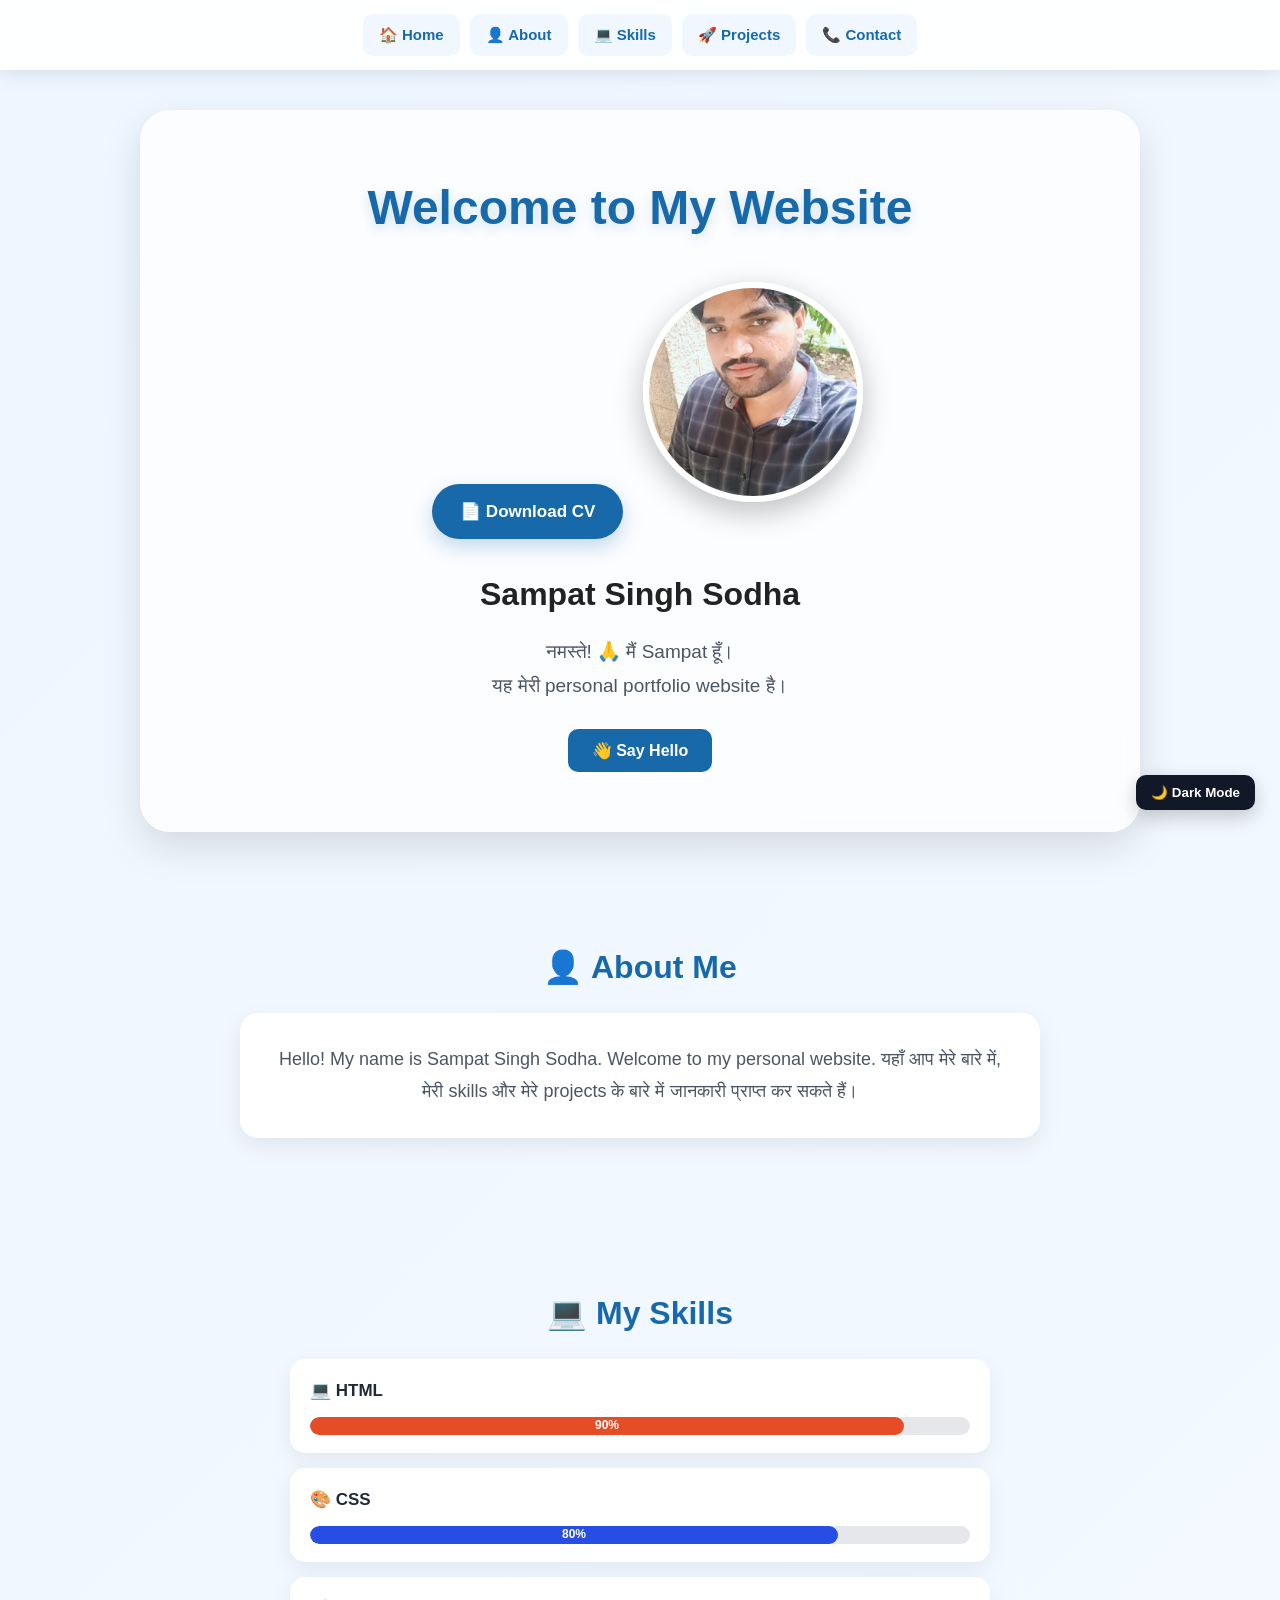
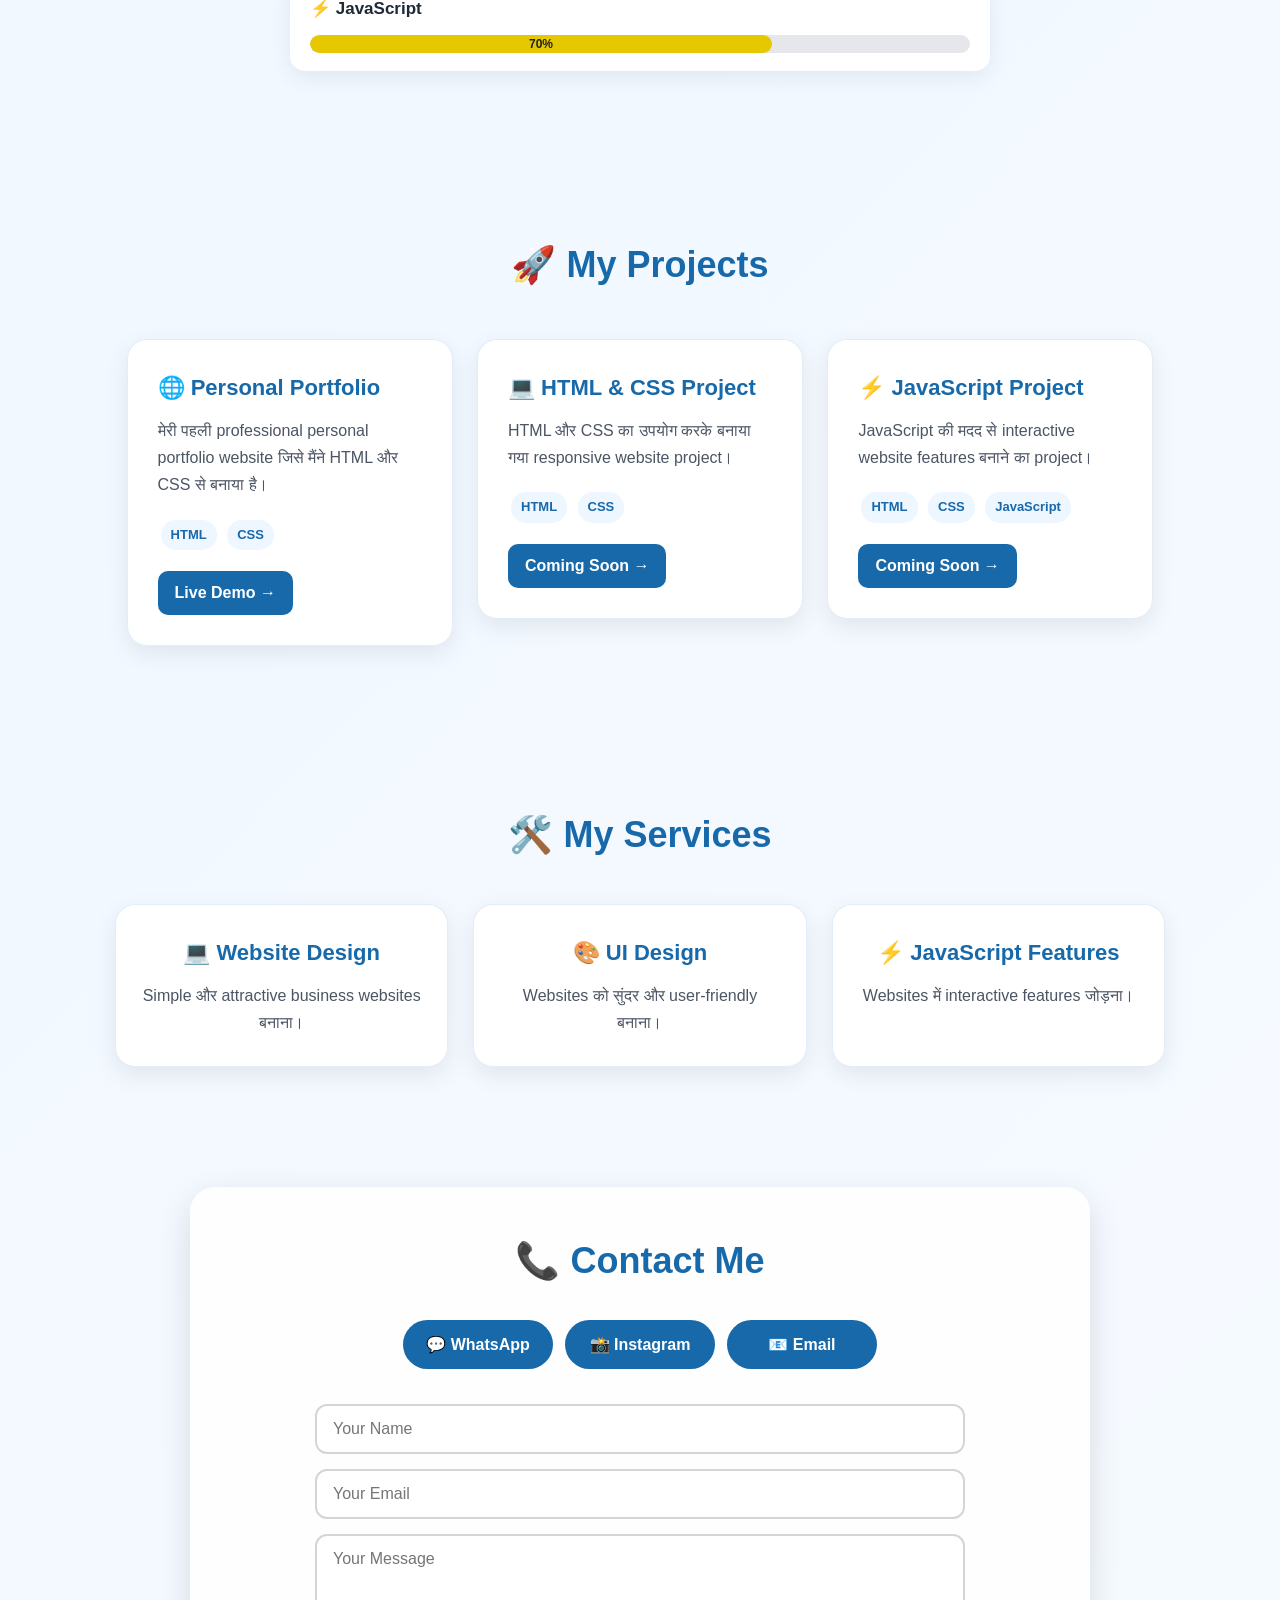
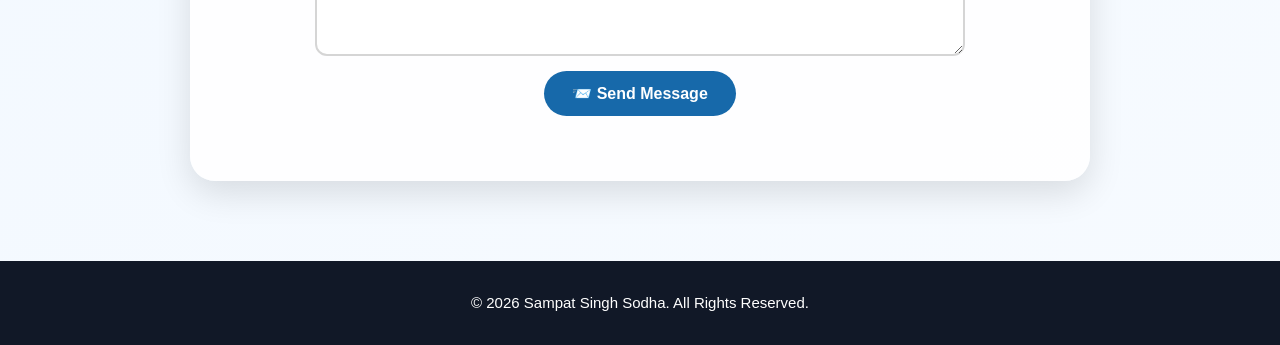
==== commit 57ce8e9a: "Add SEO setup" ====
--- a/index.html
+++ b/index.html
@@ -5,8 +5,13 @@
     <meta charset="UTF-8">
     <meta name="viewport" content="width=device-width, initial-scale=1.0">
 
+    <title>Sampat Singh Sodha | Web Developer in Jodhpur</title>
+
     <meta name="description"
-        content="Sampat Singh Sodha की personal portfolio website — skills, projects, services और contact information.">
+        content="Sampat Singh Sodha is a web developer from Jodhpur, Rajasthan. Explore his personal website, skills in HTML, CSS, JavaScript and projects.">
+
+    <meta name="keywords"
+        content="Sampat Singh Sodha, Sampat Singh, Web Developer Jodhpur, Website Designer Jodhpur, HTML CSS JavaScript, Personal Website">
 
     <meta name="author" content="Sampat Singh Sodha">
     <meta name="robots" content="index, follow">
@@ -14,7 +19,16 @@
     <link rel="canonical"
         href="https://sampatsaasodha1234-ai.github.io/my-website/">
 
-    <title>Sampat Singh Sodha | Personal Portfolio</title>
+    <meta property="og:title"
+        content="Sampat Singh Sodha | Web Developer in Jodhpur">
+
+    <meta property="og:description"
+        content="Personal website of Sampat Singh Sodha from Jodhpur, Rajasthan.">
+
+    <meta property="og:type" content="website">
+
+    <meta property="og:url"
+        content="https://sampatsaasodha1234-ai.github.io/my-website/">
 
     <link rel="icon"
         type="image/webp"
@@ -106,7 +120,6 @@
 
         </div>
 
-
         <div class="skill-box">
 
             <span>🎨 CSS</span>
@@ -119,7 +132,6 @@
 
         </div>
 
-
         <div class="skill-box">
 
             <span>⚡ JavaScript</span>
@@ -141,7 +153,6 @@
 
         <h2>🚀 My Projects</h2>
 
-
         <div class="project-box">
 
             <h3>🌐 Personal Portfolio</h3>
@@ -163,7 +174,6 @@
 
         </div>
 
-
         <div class="project-box">
 
             <h3>💻 HTML & CSS Project</h3>
@@ -183,7 +193,6 @@
             </a>
 
         </div>
-
 
         <div class="project-box">
 
@@ -215,7 +224,6 @@
 
         <h2>🛠️ My Services</h2>
 
-
         <div class="service-box">
 
             <h3>💻 Website Design</h3>
@@ -227,7 +235,6 @@
 
         </div>
 
-
         <div class="service-box">
 
             <h3>🎨 UI Design</h3>
@@ -239,7 +246,6 @@
 
         </div>
 
-
         <div class="service-box">
 
             <h3>⚡ JavaScript Features</h3>
@@ -259,7 +265,6 @@
     <section class="contact" id="contact">
 
         <h2>📞 Contact Me</h2>
-
 
         <div class="contact-links">
 
@@ -280,7 +285,6 @@
             </a>
 
         </div>
-
 
         <form
             class="contact-form"
@@ -364,9 +368,8 @@
 
     </script>
 
-
     <script src="script.js"></script>
 
 </body>
 
-</html>
+</html>
--- a/style.css
+++ b/style.css
@@ -1,1169 +1,1153 @@
-/* =========================================
-   SAMPAT PORTFOLIO - CLEAN PROFESSIONAL CSS
-========================================= */
-
-/* ---------- RESET ---------- */
-
-* {
-    margin: 0;
-    padding: 0;
-    box-sizing: border-box;
-}
-
-html {
-    scroll-behavior: smooth;
-}
-
-body {
-    font-family: Arial, sans-serif;
-    text-align: center;
-    color: #1f2937;
-    background: linear-gradient(135deg, #eef6ff, #ffffff);
-    min-height: 100vh;
-    line-height: 1.6;
-    transition: background 0.4s ease, color 0.4s ease;
-}
-
-
-/* ---------- NAVBAR ---------- */
-
-.navbar {
-    position: sticky;
-    top: 0;
-    z-index: 1000;
-
-    display: flex;
-    justify-content: center;
-    align-items: center;
-    flex-wrap: wrap;
-    gap: 10px;
-
-    padding: 14px 20px;
-
-    background: rgba(255, 255, 255, 0.92);
-    backdrop-filter: blur(12px);
-
-    box-shadow: 0 4px 20px rgba(0, 0, 0, 0.10);
-}
-
-.navbar a {
-    display: inline-block;
-
-    padding: 9px 16px;
-
-    color: #1769aa;
-    background: #f0f7ff;
-
-    text-decoration: none;
-    font-weight: bold;
-    font-size: 15px;
-
-    border-radius: 10px;
-
-    transition: 0.3s ease;
-}
-
-.navbar a:hover {
-    color: white;
-    background: #1769aa;
-
-    transform: translateY(-3px);
-    box-shadow: 0 7px 18px rgba(23, 105, 170, 0.25);
-}
-
-
-/* ---------- HOME ---------- */
-
-#home {
-    margin-top: 65px;
-    margin-bottom: 20px;
-
-    font-size: 48px;
-    color: #1769aa;
-
-    text-shadow: 0 4px 12px rgba(23, 105, 170, 0.18);
-
-    animation: headingIn 1s ease;
-}
-
-.intro {
-    max-width: 700px;
-
-    margin: 15px auto 25px;
-
-    padding: 0 20px;
-
-    font-size: 19px;
-    color: #4b5563;
-
-    animation: fadeIn 1.4s ease;
-}
-
-
-/* ---------- PROFILE IMAGE ---------- */
-
-img[alt="My Photo"] {
-    display: block;
-
-    width: 250px;
-    height: 250px;
-
-    margin: 25px auto;
-
-    object-fit: cover;
-
-    border-radius: 50%;
-    border: 6px solid white;
-
-    box-shadow: 0 12px 35px rgba(0, 0, 0, 0.20);
-
-    transition: 0.4s ease;
-
-    animation: photoIn 1.2s ease;
-}
-
-img[alt="My Photo"]:hover {
-    transform: scale(1.05);
-
-    box-shadow: 0 18px 40px rgba(0, 0, 0, 0.28);
-}
-
-
-/* ---------- NAME ---------- */
-
-body > h2 {
-    margin-bottom: 10px;
-
-    font-size: 32px;
-    color: #1769aa;
-}
-
-
-/* ---------- CV BUTTON ---------- */
-
-.cv-button {
-    display: inline-block;
-
-    margin: 15px;
-    padding: 12px 25px;
-
-    color: white;
-    background: #1769aa;
-
-    text-decoration: none;
-    font-size: 17px;
-    font-weight: bold;
-
-    border-radius: 12px;
-
-    box-shadow: 0 8px 20px rgba(23, 105, 170, 0.25);
-
-    transition: 0.3s ease;
-}
-
-.cv-button:hover {
-    background: #0d47a1;
-
-    transform: translateY(-4px);
-
-    box-shadow: 0 12px 25px rgba(23, 105, 170, 0.30);
-}
-
-
-/* ---------- GENERAL HEADINGS ---------- */
-
-h2 {
-    font-size: 32px;
-    color: #1769aa;
-    margin-bottom: 20px;
-}
-
-h3 {
-    margin-bottom: 10px;
-}
-
-p {
-    font-size: 18px;
-    color: #4b5563;
-}
-
-
-/* ---------- SECTION CONTAINERS ---------- */
-
-.about,
-.contact,
-.skills,
-.projects,
-.services {
-    max-width: 1000px;
-
-    margin: 70px auto 0;
-
-    padding: 35px 25px;
-}
-
-
-/* ---------- ABOUT ---------- */
-
-.about + h2 {
-    margin-top: 0;
-}
-
-.about + h2 + p {
-    max-width: 800px;
-
-    margin: 0 auto;
-
-    padding: 30px;
-
-    background: white;
-
-    border-radius: 18px;
-
-    box-shadow: 0 8px 25px rgba(0, 0, 0, 0.08);
-
-    line-height: 1.8;
-
-    transition: 0.3s ease;
-}
-
-.about + h2 + p:hover {
-    transform: translateY(-5px);
-
-    box-shadow: 0 14px 30px rgba(0, 0, 0, 0.12);
-}
-
-
-/* ---------- CONTACT ---------- */
-
-.contact + h2 {
-    margin-top: 0;
-}
-
-.contact + h2 ~ a {
-    display: inline-block;
-
-    margin: 7px;
-    padding: 11px 20px;
-
-    color: #1769aa;
-    background: white;
-
-    text-decoration: none;
-    font-weight: bold;
-
-    border-radius: 12px;
-
-    box-shadow: 0 6px 18px rgba(0, 0, 0, 0.08);
-
-    transition: 0.3s ease;
-}
-
-.contact + h2 ~ a:hover {
-    color: white;
-    background: #1769aa;
-
-    transform: translateY(-5px);
-
-    box-shadow: 0 10px 25px rgba(0, 0, 0, 0.16);
-}
-
-
-/* ---------- CONTACT FORM ---------- */
-
-.contact-form {
-    max-width: 600px;
-
-    margin: 30px auto 0;
-
-    padding: 30px;
-
-    display: flex;
-    flex-direction: column;
-    gap: 15px;
-
-    background: white;
-
-    border-radius: 18px;
-
-    box-shadow: 0 10px 30px rgba(0, 0, 0, 0.08);
-}
-
-.contact-form input,
-.contact-form textarea {
-    width: 100%;
-
-    padding: 14px;
-
-    border: 2px solid #e1e7ef;
-    border-radius: 10px;
-
-    outline: none;
-
-    font-family: Arial, sans-serif;
-    font-size: 16px;
-
-    transition: 0.3s ease;
-}
-
-.contact-form input:focus,
-.contact-form textarea:focus {
-    border-color: #1769aa;
-
-    box-shadow: 0 0 0 4px rgba(23, 105, 170, 0.10);
-}
-
-.contact-form textarea {
-    resize: vertical;
-}
-
-.contact-form button {
-    align-self: center;
-
-    width: 100%;
-
-    padding: 13px;
-
-    border: none;
-    border-radius: 10px;
-
-    color: white;
-    background: #1769aa;
-
-    font-size: 16px;
-    font-weight: bold;
-
-    cursor: pointer;
-
-    transition: 0.3s ease;
-}
-
-.contact-form button:hover {
-    background: #0d47a1;
-
-    transform: translateY(-3px);
-}
-
-#formMessage {
-    color: #1769aa;
-    font-size: 16px;
-    font-weight: bold;
-}
-
-
-/* ---------- SKILLS ---------- */
-
-.skills {
-    max-width: 750px;
-}
-
-.skills + h2 {
-    margin-top: 0;
-}
-
-.skill-box {
-    width: 100%;
-
-    margin: 15px 0;
-    padding: 18px 20px;
-
-    text-align: left;
-
-    background: white;
-
-    border-radius: 15px;
-
-    box-shadow: 0 7px 22px rgba(0, 0, 0, 0.07);
-
-    transition: 0.3s ease;
-}
-
-.skill-box:hover {
-    transform: translateY(-5px);
-
-    box-shadow: 0 12px 28px rgba(0, 0, 0, 0.12);
-}
-
-.skill-box span {
-    display: inline-block;
-
-    font-size: 17px;
-    font-weight: bold;
-
-    margin-bottom: 8px;
-}
-
-
-/* ---------- PROGRESS BARS ---------- */
-
-.progress {
-    width: 100%;
-    height: 18px;
-
-    background: #e5e7eb;
-
-    border-radius: 20px;
-
-    overflow: hidden;
-}
-
-.progress-bar {
-    height: 100%;
-
-    display: flex;
-    align-items: center;
-    justify-content: center;
-
-    border-radius: 20px;
-
-    color: white;
-
-    font-size: 12px;
-    font-weight: bold;
-
-    animation: fillBar 1.8s ease;
-}
-
-.progress-bar.html {
-    width: 90%;
-    background: #e44d26;
-}
-
-.progress-bar.css {
-    width: 80%;
-    background: #264de4;
-}
-
-.progress-bar.javascript {
-    width: 70%;
-    background: #e5c800;
-    color: #222;
-}
-
-
-/* ---------- PROJECTS ---------- */
-
-.projects {
-    max-width: 1100px;
-}
-
-.projects + h2 {
-    margin-top: 0;
-}
-
-.project-box {
-    display: inline-block;
-
-    vertical-align: top;
-
-    width: calc(33.333% - 24px);
-
-    min-height: 210px;
-
-    margin: 10px;
-
-    padding: 25px;
-
-    text-align: left;
-
-    background: white;
-
-    border-radius: 18px;
-
-    box-shadow: 0 8px 25px rgba(0, 0, 0, 0.08);
-
-    transition: 0.35s ease;
-}
-
-.project-box:hover {
-    transform: translateY(-9px);
-
-    box-shadow: 0 16px 35px rgba(0, 0, 0, 0.15);
-}
-
-.project-box h3 {
-    color: #1769aa;
-    font-size: 21px;
-}
-
-.project-box p {
-    font-size: 16px;
-
-    margin-bottom: 18px;
-}
-
-.project-box a {
-    display: inline-block;
-
-    padding: 8px 15px;
-
-    color: white;
-    background: #1769aa;
-
-    text-decoration: none;
-
-    border-radius: 8px;
-
-    font-weight: bold;
-
-    transition: 0.3s ease;
-}
-
-.project-box a:hover {
-    background: #0d47a1;
-
-    transform: translateY(-3px);
-}
-
-
-/* ---------- SERVICES ---------- */
-
-.services {
-    max-width: 1100px;
-
-    display: grid;
-
-    grid-template-columns: repeat(3, 1fr);
-
-    gap: 20px;
-}
-
-.services h2 {
-    grid-column: 1 / -1;
-
-    margin-bottom: 5px;
-}
-
-.service-box {
-    padding: 25px;
-
-    background: white;
-
-    border-radius: 18px;
-
-    box-shadow: 0 8px 25px rgba(0, 0, 0, 0.08);
-
-    transition: 0.35s ease;
-}
-
-.service-box:hover {
-    transform: translateY(-8px);
-
-    box-shadow: 0 15px 35px rgba(0, 0, 0, 0.14);
-}
-
-.service-box h3 {
-    color: #1769aa;
-    font-size: 21px;
-}
-
-.service-box p {
-    font-size: 16px;
-}
-
-
-/* ---------- DARK MODE ---------- */
-
-body.dark-mode {
-    background: #111827 !important;
-    color: white;
-}
-
-body.dark-mode p {
-    color: #d1d5db;
-}
-
-body.dark-mode h1,
-body.dark-mode h2,
-body.dark-mode h3 {
-    color: #7ec8ff !important;
-}
-
-body.dark-mode .navbar {
-    background: rgba(17, 24, 39, 0.95);
-}
-
-body.dark-mode .navbar a {
-    color: white;
-    background: #1f2937;
-}
-
-body.dark-mode .navbar a:hover {
-    background: #374151;
-}
-
-body.dark-mode .about + h2 + p,
-body.dark-mode .contact-form,
-body.dark-mode .skill-box,
-body.dark-mode .project-box,
-body.dark-mode .service-box {
-    background: #1f2937 !important;
-    color: white !important;
-}
-
-body.dark-mode .contact + h2 ~ a {
-    background: #1f2937;
-    color: white;
-}
-
-body.dark-mode .contact-form input,
-body.dark-mode .contact-form textarea {
-    background: #111827;
-    color: white;
-    border-color: #374151;
-}
-
-body.dark-mode .progress {
-    background: #374151;
-}
-
-body.dark-mode .project-box p,
-body.dark-mode .service-box p {
-    color: #d1d5db !important;
-}
-
-
-/* ---------- TOP BUTTON ---------- */
-
-#topButton {
-    position: fixed;
-
-    right: 25px;
-    bottom: 25px;
-
-    width: 52px;
-    height: 52px;
-
-    padding: 0;
-
-    border: none;
-    border-radius: 50%;
-
-    color: white;
-    background: #1769aa;
-
-    cursor: pointer;
-
-    box-shadow: 0 8px 20px rgba(0, 0, 0, 0.20);
-
-    z-index: 999;
-
-    transition: 0.3s ease;
-}
-
-#topButton:hover {
-    transform: translateY(-5px) scale(1.05);
-
-    background: #0d47a1;
-}
-
-
-/* ---------- DARK MODE BUTTON ---------- */
-
-#modeButton {
-    position: fixed;
-
-    right: 25px;
-    bottom: 90px;
-
-    padding: 10px 15px;
-
-    border: none;
-    border-radius: 10px;
-
-    color: white;
-    background: #111827;
-
-    cursor: pointer;
-
-    font-weight: bold;
-
-    box-shadow: 0 7px 20px rgba(0, 0, 0, 0.20);
-
-    z-index: 999;
-
-    transition: 0.3s ease;
-}
-
-#modeButton:hover {
-    transform: translateY(-3px);
-}
-
-
-/* ---------- CLICK ME BUTTON ---------- */
-
-button[onclick="showMessage()"] {
-    padding: 12px 24px;
-
-    border: none;
-    border-radius: 10px;
-
-    color: white;
-    background: #1769aa;
-
-    font-size: 16px;
-    font-weight: bold;
-
-    cursor: pointer;
-
-    transition: 0.3s ease;
-}
-
-button[onclick="showMessage()"]:hover {
-    background: #0d47a1;
-
-    transform: translateY(-3px);
-}
-
-
-/* ---------- FOOTER ---------- */
-
-footer {
-    margin-top: 80px;
-
-    padding: 30px 20px;
-
-    background: #111827;
-
-    color: white;
-}
-
-footer p {
-    margin: 0;
-
-    color: white;
-
-    font-size: 15px;
-}
-
-
-/* ---------- ANIMATIONS ---------- */
-
-@keyframes fadeIn {
-    from {
-        opacity: 0;
-        transform: translateY(20px);
-    }
-
-    to {
-        opacity: 1;
-        transform: translateY(0);
-    }
-}
-
-@keyframes headingIn {
-    from {
-        opacity: 0;
-        transform: translateY(-25px);
-    }
-
-    to {
-        opacity: 1;
-        transform: translateY(0);
-    }
-}
-
-@keyframes photoIn {
-    from {
-        opacity: 0;
-        transform: scale(0.8);
-    }
-
-    to {
-        opacity: 1;
-        transform: scale(1);
-    }
-}
-
-@keyframes fillBar {
-    from {
-        width: 0;
-    }
-}
-
-
-/* ---------- SCROLL POSITION ---------- */
-
-#home,
-#about,
-#skills,
-#projects,
-#contact {
-    scroll-margin-top: 90px;
-}
-
-
-/* =========================================
-   MOBILE RESPONSIVE
-========================================= */
-
-@media (max-width: 800px) {
-
-    #home {
-        font-size: 38px;
-        margin-top: 45px;
-    }
-
-    .project-box {
-        width: calc(50% - 24px);
-    }
-
-    .services {
-        grid-template-columns: 1fr 1fr;
-    }
-}
-
-
-@media (max-width: 600px) {
-
-    .navbar {
-        gap: 5px;
-        padding: 10px 5px;
-    }
-
-    .navbar a {
-        font-size: 13px;
-        padding: 8px 10px;
-    }
-
-    #home {
-        font-size: 30px;
-        margin-top: 35px;
-    }
-
-    .intro {
-        font-size: 16px;
-    }
-
-    img[alt="My Photo"] {
-        width: 190px;
-        height: 190px;
-    }
-
-    h2 {
-        font-size: 27px;
-    }
-
-    p {
-        font-size: 16px;
-    }
-
-    .about,
-    .contact,
-    .skills,
-    .projects,
-    .services {
-        width: 90%;
-        padding: 25px 10px;
-        margin-top: 50px;
-    }
-
-    .project-box {
-        display: block;
-        width: 100%;
-        margin: 15px 0;
-    }
-
-    .services {
-        display: grid;
-        grid-template-columns: 1fr;
-        gap: 15px;
-    }
-
-    .services h2 {
-        grid-column: auto;
-    }
-
-    .contact-form {
-        padding: 20px;
-    }
-
-    #modeButton {
-        right: 15px;
-        bottom: 75px;
-    }
-
-    #topButton {
-        right: 15px;
-        bottom: 15px;
-    }
-}
-
-
-@media (max-width: 400px) {
-
-    .navbar a {
-        font-size: 11px;
-        padding: 7px 8px;
-    }
-
-    #home {
-        font-size: 26px;
-    }
-
-    img[alt="My Photo"] {
-        width: 165px;
-        height: 165px;
-    }
-
-    .cv-button {
-        font-size: 15px;
-        padding: 10px 18px;
-    }
-}
-/* =========================
-   ✨ ANIMATIONS
-========================= */
-
-/* Page load */
-body {
-    animation: pageLoad 1s ease-in-out;
-}
-
-@keyframes pageLoad {
-    from {
-        opacity: 0;
-    }
-    to {
-        opacity: 1;
-    }
-}
-
-/* Navbar links */
-.navbar a {
-    transition: all 0.3s ease;
-}
-
-.navbar a:hover {
-    transform: translateY(-4px);
-    box-shadow: 0 8px 18px rgba(0, 0, 0, 0.15);
-}
-
-/* Main heading */
-h1 {
-    animation: headingShow 1s ease-out;
-}
-
-@keyframes headingShow {
-    from {
-        opacity: 0;
-        transform: translateY(-30px);
-    }
-    to {
-        opacity: 1;
-        transform: translateY(0);
-    }
-}
-
-/* Profile photo */
-img {
-    transition: transform 0.4s ease, box-shadow 0.4s ease;
-}
-
-img:hover {
-    transform: scale(1.06) rotate(2deg);
-    box-shadow: 0 15px 35px rgba(0, 0, 0, 0.25);
-}
-
-/* Buttons */
-button,
-.cv-button,
-.project-box a {
-    transition: all 0.3s ease;
-}
-
-button:hover,
-.cv-button:hover,
-.project-box a:hover {
-    transform: translateY(-4px);
-    box-shadow: 0 10px 22px rgba(0, 0, 0, 0.2);
-}
-
-/* Project cards */
-.project-box {
-    transition: transform 0.35s ease, box-shadow 0.35s ease;
-}
-
-.project-box:hover {
-    transform: translateY(-10px);
-    box-shadow: 0 18px 35px rgba(0, 0, 0, 0.15);
-}
-
-/* Service cards */
-.service-box {
-    transition: transform 0.35s ease, box-shadow 0.35s ease;
-}
-
-.service-box:hover {
-    transform: translateY(-10px);
-    box-shadow: 0 18px 35px rgba(0, 0, 0, 0.15);
-}
-
-/* Section headings */
-h2 {
-    transition: transform 0.3s ease;
-}
-
-h2:hover {
-    transform: scale(1.04);
-}
-
-/* Skills */
-.skill-box {
-    transition: transform 0.3s ease;
-}
-
-.skill-box:hover {
-    transform: translateX(8px);
-}
-
-/* Smooth scrolling */
-html {
-    scroll-behavior: smooth;
-}
-/* =========================
-   📱 MOBILE RESPONSIVE
-========================= */
-
-@media (max-width: 768px) {
-
-    /* Navbar */
-    .navbar {
-        flex-wrap: wrap;
-        gap: 8px;
-        padding: 12px 10px;
-    }
-
-    .navbar a {
-        font-size: 14px;
-        padding: 9px 12px;
-    }
-
-    /* Main heading */
-    h1 {
-        font-size: 36px;
-        text-align: center;
-        margin: 35px 15px 20px;
-    }
-
-    /* Profile image */
-    img {
-        width: 180px;
-        height: 180px;
-        object-fit: cover;
-    }
-
-    /* Headings */
-    h2 {
-        font-size: 28px;
-        text-align: center;
-    }
-
-    /* Paragraphs */
-    p {
-        font-size: 16px;
-        line-height: 1.6;
-    }
-
-    /* About / Contact / Skills / Projects */
-    .about,
-    .contact,
-    .skills,
-    .projects,
-    .services {
-        width: 90%;
-        margin: 40px auto;
-        box-sizing: border-box;
-    }
-
-    /* Project cards */
-    .projects {
-        display: block;
-    }
-
-    .project-box {
-        width: 100%;
-        box-sizing: border-box;
-        margin-bottom: 20px;
-        padding: 22px;
-    }
-
-    /* Service cards */
-    .services {
-        display: block;
-    }
-
-    .service-box {
-        width: 100%;
-        box-sizing: border-box;
-        margin-bottom: 20px;
-        padding: 22px;
-    }
-
-    /* Skills */
-    .skill-box {
-        width: 100%;
-        box-sizing: border-box;
-        margin-bottom: 20px;
-    }
-
-    /* Contact form */
-    .contact-form {
-        width: 100%;
-        box-sizing: border-box;
-    }
-
-    .contact-form input,
-    .contact-form textarea {
-        width: 100%;
-        box-sizing: border-box;
-        font-size: 16px;
-    }
-
-    /* CV button */
-    .cv-button {
-        display: inline-block;
-        margin: 15px auto;
-    }
-
-    /* Dark mode button */
-    #modeButton {
-        right: 15px;
-        bottom: 70px;
-        font-size: 13px;
-        padding: 10px 14px;
-    }
-
-    /* Top button */
-    #topButton {
-        right: 15px;
-        bottom: 15px;
-    }
-}
-
-/* Extra small phones */
-@media (max-width: 480px) {
-
-    h1 {
-        font-size: 30px;
-    }
-
-    h2 {
-        font-size: 24px;
-    }
-
-    .navbar a {
-        font-size: 13px;
-        padding: 8px 10px;
-    }
-
-    img {
-        width: 160px;
-        height: 160px;
-    }
-
-    .project-box,
-    .service-box {
-        padding: 18px;
-    }
-}
+/* =========================================
+   SAMPAT PORTFOLIO - PROFESSIONAL CSS
+========================================= */
+
+/* ---------- RESET ---------- */
+
+* {
+    margin: 0;
+    padding: 0;
+    box-sizing: border-box;
+}
+
+html {
+    scroll-behavior: smooth;
+}
+
+body {
+    font-family: Arial, sans-serif;
+    text-align: center;
+    color: #1f2937;
+    background: linear-gradient(135deg, #eef6ff, #ffffff);
+    background-size: 200% 200%;
+    min-height: 100vh;
+    line-height: 1.6;
+    transition: background 0.4s ease, color 0.4s ease;
+    animation: pageLoad 1s ease-in-out;
+}
+
+/* ---------- NAVBAR ---------- */
+
+.navbar {
+    position: sticky;
+    top: 0;
+    z-index: 1000;
+
+    display: flex;
+    justify-content: center;
+    align-items: center;
+    flex-wrap: wrap;
+    gap: 10px;
+
+    padding: 14px 20px;
+
+    background: rgba(255, 255, 255, 0.92);
+    backdrop-filter: blur(12px);
+
+    box-shadow: 0 4px 20px rgba(0, 0, 0, 0.10);
+}
+
+.navbar a {
+    display: inline-block;
+    padding: 9px 16px;
+
+    color: #1769aa;
+    background: #f0f7ff;
+
+    text-decoration: none;
+    font-weight: bold;
+    font-size: 15px;
+
+    border-radius: 10px;
+
+    transition: all 0.3s ease;
+}
+
+.navbar a:hover {
+    color: white;
+    background: #1769aa;
+    transform: translateY(-4px);
+    box-shadow: 0 8px 18px rgba(23, 105, 170, 0.25);
+}
+
+/* ---------- HOME / HERO ---------- */
+
+#home {
+    max-width: 1000px;
+    margin: 40px auto 70px;
+    padding: 60px 30px;
+
+    text-align: center;
+
+    border-radius: 30px;
+
+    background: rgba(255, 255, 255, 0.75);
+
+    box-shadow: 0 15px 40px rgba(0, 0, 0, 0.12);
+
+    backdrop-filter: blur(10px);
+
+    animation: heroAppear 1s ease-in-out;
+}
+
+#home h1 {
+    margin-top: 0;
+    margin-bottom: 20px;
+
+    font-size: 48px;
+
+    color: #1769aa;
+
+    text-shadow: 0 4px 12px rgba(23, 105, 170, 0.18);
+
+    animation: headingShow 1s ease-out;
+}
+
+#home img {
+    width: 220px;
+    height: 220px;
+
+    margin: 15px 0;
+
+    object-fit: cover;
+
+    border-radius: 50%;
+
+    border: 6px solid white;
+
+    box-shadow: 0 10px 30px rgba(0, 0, 0, 0.25);
+
+    transition: transform 0.4s ease, box-shadow 0.4s ease;
+
+    animation: photoIn 1.2s ease;
+}
+
+#home img:hover {
+    transform: scale(1.08) rotate(2deg);
+
+    box-shadow: 0 15px 40px rgba(23, 105, 170, 0.35);
+}
+
+#home h2 {
+    margin: 15px 0 10px;
+
+    font-size: 32px;
+
+    color: #222;
+}
+
+.intro {
+    max-width: 700px;
+
+    margin: 15px auto 25px;
+
+    padding: 0 20px;
+
+    font-size: 19px;
+
+    line-height: 1.8;
+
+    color: #4b5563;
+
+    animation: fadeIn 1.4s ease;
+}
+
+/* ---------- CV BUTTON ---------- */
+
+.cv-button {
+    display: inline-block;
+
+    margin: 15px;
+
+    padding: 14px 28px;
+
+    color: white;
+
+    background: #1769aa;
+
+    text-decoration: none;
+
+    font-size: 17px;
+
+    font-weight: bold;
+
+    border-radius: 30px;
+
+    box-shadow: 0 8px 20px rgba(23, 105, 170, 0.25);
+
+    transition: all 0.3s ease;
+}
+
+.cv-button:hover {
+    background: #0d47a1;
+
+    transform: translateY(-5px) scale(1.05);
+
+    box-shadow: 0 12px 25px rgba(23, 105, 170, 0.30);
+}
+
+/* ---------- GENERAL ---------- */
+
+h2 {
+    font-size: 32px;
+
+    color: #1769aa;
+
+    margin-bottom: 20px;
+
+    transition: transform 0.3s ease;
+}
+
+h2:hover {
+    transform: scale(1.04);
+}
+
+h3 {
+    margin-bottom: 10px;
+}
+
+p {
+    font-size: 18px;
+
+    color: #4b5563;
+}
+
+/* ---------- SECTIONS ---------- */
+
+.about,
+.contact,
+.skills,
+.projects,
+.services {
+    max-width: 1100px;
+
+    margin: 70px auto 0;
+
+    padding: 40px 25px;
+}
+
+/* ---------- ABOUT ---------- */
+
+.about-card {
+    max-width: 800px;
+
+    margin: 0 auto;
+
+    padding: 30px;
+
+    background: white;
+
+    border-radius: 18px;
+
+    box-shadow: 0 8px 25px rgba(0, 0, 0, 0.08);
+
+    line-height: 1.8;
+
+    transition: all 0.4s ease;
+}
+
+.about-card:hover {
+    transform: translateY(-8px);
+
+    box-shadow: 0 15px 35px rgba(0, 0, 0, 0.15);
+}
+
+/* ---------- SKILLS ---------- */
+
+.skills {
+    max-width: 750px;
+}
+
+.skill-box {
+    width: 100%;
+
+    margin: 15px 0;
+
+    padding: 18px 20px;
+
+    text-align: left;
+
+    background: white;
+
+    border-radius: 15px;
+
+    box-shadow: 0 7px 22px rgba(0, 0, 0, 0.07);
+
+    transition: transform 0.35s ease, box-shadow 0.35s ease;
+}
+
+.skill-box:hover {
+    transform: translateY(-8px) scale(1.02);
+
+    box-shadow: 0 12px 28px rgba(0, 0, 0, 0.15);
+}
+
+.skill-box span {
+    display: inline-block;
+
+    font-size: 17px;
+
+    font-weight: bold;
+
+    margin-bottom: 8px;
+
+    transition: transform 0.3s ease;
+}
+
+.skill-box:hover span {
+    transform: scale(1.08);
+}
+
+/* ---------- PROGRESS BARS ---------- */
+
+.progress {
+    width: 100%;
+
+    height: 18px;
+
+    margin-top: 5px;
+
+    background: #e5e7eb;
+
+    border-radius: 20px;
+
+    overflow: hidden;
+}
+
+.progress-bar {
+    height: 100%;
+
+    display: flex;
+
+    align-items: center;
+
+    justify-content: center;
+
+    border-radius: 20px;
+
+    color: white;
+
+    font-size: 12px;
+
+    font-weight: bold;
+
+    animation: fillBar 1.8s ease;
+}
+
+.progress-bar.html {
+    width: 90%;
+    background: #e44d26;
+}
+
+.progress-bar.css {
+    width: 80%;
+    background: #264de4;
+}
+
+.progress-bar.javascript {
+    width: 70%;
+    background: #e5c800;
+    color: #222;
+}
+
+/* ---------- PROJECTS ---------- */
+
+.projects {
+    max-width: 1100px;
+}
+
+.projects h2 {
+    font-size: 36px;
+
+    margin-bottom: 35px;
+}
+
+.project-box {
+    display: inline-block;
+
+    vertical-align: top;
+
+    width: calc(33.333% - 24px);
+
+    min-height: 230px;
+
+    margin: 10px;
+
+    padding: 30px;
+
+    text-align: left;
+
+    background: rgba(255, 255, 255, 0.95);
+
+    border-radius: 20px;
+
+    border: 1px solid rgba(23, 105, 170, 0.12);
+
+    box-shadow: 0 8px 25px rgba(0, 0, 0, 0.08);
+
+    transition: transform 0.35s ease, box-shadow 0.35s ease;
+}
+
+/* ✨ PROJECT HOVER ANIMATION */
+
+.project-box:hover {
+    transform: translateY(-12px) scale(1.02);
+
+    box-shadow: 0 18px 40px rgba(23, 105, 170, 0.22);
+}
+
+.project-box h3 {
+    color: #1769aa;
+
+    font-size: 22px;
+
+    margin-bottom: 12px;
+
+    transition: transform 0.3s ease;
+}
+
+.project-box:hover h3 {
+    transform: translateX(5px);
+}
+
+.project-box p {
+    font-size: 16px;
+
+    line-height: 1.7;
+
+    margin-bottom: 18px;
+}
+
+.project-tags {
+    margin-bottom: 18px;
+}
+
+.project-tags span {
+    display: inline-block;
+
+    padding: 5px 10px;
+
+    margin: 3px;
+
+    border-radius: 15px;
+
+    background: #eef6ff;
+
+    color: #1769aa;
+
+    font-size: 13px;
+
+    font-weight: bold;
+}
+
+.project-box a {
+    display: inline-block;
+
+    padding: 9px 17px;
+
+    color: white !important;
+
+    background: #1769aa;
+
+    text-decoration: none;
+
+    border-radius: 10px;
+
+    font-weight: bold;
+
+    transition: all 0.3s ease;
+}
+
+.project-box a:hover {
+    background: #0d47a1;
+
+    transform: translateY(-3px) scale(1.05);
+
+    box-shadow: 0 8px 20px rgba(23, 105, 170, 0.3);
+}
+
+/* ---------- SERVICES ---------- */
+
+.services {
+    max-width: 1100px;
+
+    display: grid;
+
+    grid-template-columns: repeat(3, 1fr);
+
+    gap: 25px;
+}
+
+.services h2 {
+    grid-column: 1 / -1;
+
+    font-size: 36px;
+
+    margin-bottom: 15px;
+}
+
+.service-box {
+    padding: 30px 25px;
+
+    background: rgba(255, 255, 255, 0.95);
+
+    border-radius: 20px;
+
+    border: 1px solid rgba(23, 105, 170, 0.12);
+
+    box-shadow: 0 8px 25px rgba(0, 0, 0, 0.08);
+
+    transition: transform 0.35s ease, box-shadow 0.35s ease;
+}
+
+.service-box:hover {
+    transform: translateY(-12px) scale(1.02);
+
+    box-shadow: 0 18px 40px rgba(23, 105, 170, 0.22);
+}
+
+.service-box h3 {
+    font-size: 22px;
+
+    color: #1769aa;
+
+    margin-bottom: 12px;
+}
+
+.service-box p {
+    font-size: 16px;
+
+    line-height: 1.7;
+}
+
+/* ---------- CONTACT ---------- */
+
+.contact {
+    max-width: 900px;
+
+    margin: 80px auto;
+
+    padding: 45px 30px;
+
+    background: rgba(255, 255, 255, 0.9);
+
+    border-radius: 25px;
+
+    box-shadow: 0 12px 35px rgba(0, 0, 0, 0.12);
+
+    transition: all 0.4s ease;
+}
+
+.contact:hover {
+    transform: translateY(-5px);
+
+    box-shadow: 0 16px 40px rgba(0, 0, 0, 0.15);
+}
+
+.contact h2 {
+    font-size: 36px;
+
+    margin-bottom: 30px;
+}
+
+/* ---------- CONTACT LINKS ---------- */
+
+.contact-links {
+    display: flex;
+
+    justify-content: center;
+
+    flex-wrap: wrap;
+
+    gap: 12px;
+
+    margin-bottom: 25px;
+}
+
+.contact-links a {
+    display: inline-block;
+
+    min-width: 150px;
+
+    padding: 12px 22px;
+
+    border-radius: 25px;
+
+    background: #1769aa;
+
+    color: white !important;
+
+    text-decoration: none;
+
+    font-weight: bold;
+
+    transition: all 0.3s ease;
+}
+
+.contact-links a:hover {
+    transform: translateY(-5px) scale(1.04);
+
+    box-shadow: 0 8px 20px rgba(23, 105, 170, 0.3);
+}
+
+/* ---------- CONTACT FORM ---------- */
+
+.contact-form {
+    max-width: 650px;
+
+    margin: 35px auto 0;
+
+    display: flex;
+
+    flex-direction: column;
+
+    gap: 15px;
+}
+
+.contact-form input,
+.contact-form textarea {
+    width: 100%;
+
+    box-sizing: border-box;
+
+    padding: 14px 16px;
+
+    border: 2px solid #d5d5d5;
+
+    border-radius: 12px;
+
+    font-size: 16px;
+
+    font-family: Arial, sans-serif;
+
+    outline: none;
+
+    transition: border-color 0.3s ease, box-shadow 0.3s ease;
+}
+
+.contact-form input:focus,
+.contact-form textarea:focus {
+    border-color: #1769aa;
+
+    box-shadow: 0 0 0 4px rgba(23, 105, 170, 0.10);
+}
+
+.contact-form textarea {
+    resize: vertical;
+}
+
+.contact-form button {
+    align-self: center;
+
+    padding: 13px 28px;
+
+    border: none;
+
+    border-radius: 25px;
+
+    background: #1769aa;
+
+    color: white;
+
+    font-size: 16px;
+
+    font-weight: bold;
+
+    cursor: pointer;
+
+    transition: all 0.3s ease;
+}
+
+.contact-form button:hover {
+    transform: translateY(-4px) scale(1.04);
+
+    box-shadow: 0 8px 20px rgba(23, 105, 170, 0.3);
+}
+
+#formMessage {
+    margin: 5px 0 0;
+
+    color: #1769aa;
+
+    font-size: 16px;
+
+    font-weight: bold;
+}
+
+/* ---------- BUTTONS ---------- */
+
+button {
+    cursor: pointer;
+
+    transition: all 0.3s ease;
+}
+
+button:hover {
+    transform: translateY(-4px);
+
+    box-shadow: 0 10px 22px rgba(0, 0, 0, 0.2);
+}
+
+button[onclick="showMessage()"] {
+    padding: 12px 24px;
+
+    border: none;
+
+    border-radius: 10px;
+
+    color: white;
+
+    background: #1769aa;
+
+    font-size: 16px;
+
+    font-weight: bold;
+}
+
+button[onclick="showMessage()"]:hover {
+    background: #0d47a1;
+}
+
+/* ---------- DARK MODE BUTTON ---------- */
+
+#modeButton {
+    position: fixed;
+
+    right: 25px;
+
+    bottom: 90px;
+
+    padding: 10px 15px;
+
+    border: none;
+
+    border-radius: 10px;
+
+    color: white;
+
+    background: #111827;
+
+    cursor: pointer;
+
+    font-weight: bold;
+
+    box-shadow: 0 7px 20px rgba(0, 0, 0, 0.20);
+
+    z-index: 999;
+}
+
+#modeButton:hover {
+    transform: translateY(-3px);
+}
+
+/* ---------- TOP BUTTON ---------- */
+
+#topButton {
+    position: fixed;
+
+    right: 25px;
+
+    bottom: 25px;
+
+    width: 52px;
+
+    height: 52px;
+
+    padding: 0;
+
+    display: flex;
+
+    align-items: center;
+
+    justify-content: center;
+
+    border: none;
+
+    border-radius: 50%;
+
+    color: white;
+
+    background: #1769aa;
+
+    cursor: pointer;
+
+    box-shadow: 0 8px 20px rgba(0, 0, 0, 0.20);
+
+    z-index: 999;
+}
+
+#topButton:hover {
+    transform: translateY(-5px) scale(1.05);
+
+    background: #0d47a1;
+}
+
+/* ---------- FOOTER ---------- */
+
+footer {
+    margin-top: 80px;
+
+    padding: 30px 20px;
+
+    background: #111827;
+
+    color: white;
+}
+
+footer p {
+    margin: 0;
+
+    color: white;
+
+    font-size: 15px;
+}
+
+/* ---------- DARK MODE ---------- */
+
+body.dark-mode {
+    background: #111827 !important;
+
+    color: white;
+}
+
+body.dark-mode p {
+    color: #d1d5db;
+}
+
+body.dark-mode h1,
+body.dark-mode h2,
+body.dark-mode h3 {
+    color: #7ec8ff !important;
+}
+
+body.dark-mode .navbar {
+    background: rgba(17, 24, 39, 0.95);
+}
+
+body.dark-mode .navbar a {
+    color: white;
+
+    background: #1f2937;
+}
+
+body.dark-mode .navbar a:hover {
+    background: #374151;
+}
+
+body.dark-mode #home {
+    background: rgba(34, 34, 34, 0.95);
+
+    box-shadow: 0 15px 40px rgba(0, 0, 0, 0.5);
+}
+
+body.dark-mode #home h1,
+body.dark-mode #home h2,
+body.dark-mode #home .intro {
+    color: white !important;
+}
+
+body.dark-mode .about-card,
+body.dark-mode .skill-box,
+body.dark-mode .project-box,
+body.dark-mode .service-box,
+body.dark-mode .contact {
+    background: #222 !important;
+
+    color: white !important;
+
+    border-color: #444 !important;
+}
+
+body.dark-mode .project-box p,
+body.dark-mode .service-box p,
+body.dark-mode .about-card p {
+    color: #ddd !important;
+}
+
+body.dark-mode .project-box h3,
+body.dark-mode .service-box h3 {
+    color: #7ec8ff !important;
+}
+
+body.dark-mode .project-tags span {
+    background: #333;
+
+    color: #7ec8ff;
+}
+
+body.dark-mode .contact-links a {
+    background: #333;
+
+    color: white !important;
+}
+
+body.dark-mode .contact-form input,
+body.dark-mode .contact-form textarea {
+    background: #333;
+
+    color: white;
+
+    border-color: #555;
+}
+
+body.dark-mode .contact-form input::placeholder,
+body.dark-mode .contact-form textarea::placeholder {
+    color: #bbb;
+}
+
+body.dark-mode .progress {
+    background: #374151;
+}
+
+body.dark-mode #formMessage {
+    color: #7ec8ff;
+}
+
+body.dark-mode footer {
+    background: #0b0f17;
+}
+
+/* ---------- SCROLL POSITION ---------- */
+
+#home,
+#about,
+#skills,
+#projects,
+#contact {
+    scroll-margin-top: 90px;
+}
+
+/* ---------- ANIMATIONS ---------- */
+
+@keyframes pageLoad {
+    from {
+        opacity: 0;
+    }
+
+    to {
+        opacity: 1;
+    }
+}
+
+@keyframes heroAppear {
+    from {
+        opacity: 0;
+        transform: translateY(30px);
+    }
+
+    to {
+        opacity: 1;
+        transform: translateY(0);
+    }
+}
+
+@keyframes headingShow {
+    from {
+        opacity: 0;
+        transform: translateY(-30px);
+    }
+
+    to {
+        opacity: 1;
+        transform: translateY(0);
+    }
+}
+
+@keyframes photoIn {
+    from {
+        opacity: 0;
+        transform: scale(0.8);
+    }
+
+    to {
+        opacity: 1;
+        transform: scale(1);
+    }
+}
+
+@keyframes fadeIn {
+    from {
+        opacity: 0;
+        transform: translateY(20px);
+    }
+
+    to {
+        opacity: 1;
+        transform: translateY(0);
+    }
+}
+
+@keyframes fillBar {
+    from {
+        width: 0;
+    }
+}
+
+/* ---------- MOBILE RESPONSIVE ---------- */
+
+@media (max-width: 800px) {
+
+    #home {
+        width: 90%;
+        box-sizing: border-box;
+        padding: 45px 20px;
+    }
+
+    #home h1 {
+        font-size: 38px;
+    }
+
+    .project-box {
+        width: calc(50% - 24px);
+    }
+
+    .services {
+        grid-template-columns: 1fr 1fr;
+    }
+}
+
+@media (max-width: 600px) {
+
+    .navbar {
+        gap: 5px;
+
+        padding: 10px 5px;
+    }
+
+    .navbar a {
+        font-size: 13px;
+
+        padding: 8px 10px;
+    }
+
+    #home {
+        width: 90%;
+
+        margin: 30px auto 50px;
+
+        padding: 40px 20px;
+
+        border-radius: 22px;
+    }
+
+    #home h1 {
+        font-size: 30px;
+    }
+
+    #home img {
+        width: 180px;
+
+        height: 180px;
+    }
+
+    #home h2 {
+        font-size: 26px;
+    }
+
+    .intro {
+        font-size: 16px;
+    }
+
+    h2 {
+        font-size: 27px;
+    }
+
+    p {
+        font-size: 16px;
+    }
+
+    .about,
+    .contact,
+    .skills,
+    .projects,
+    .services {
+        width: 90%;
+
+        padding: 25px 10px;
+
+        margin: 50px auto;
+    }
+
+    .project-box {
+        display: block;
+
+        width: 100%;
+
+        margin: 15px 0;
+    }
+
+    .services {
+        display: grid;
+
+        grid-template-columns: 1fr;
+
+        gap: 15px;
+    }
+
+    .services h2 {
+        grid-column: auto;
+    }
+
+    .contact {
+        padding: 35px 20px;
+    }
+
+    .contact-links {
+        flex-direction: column;
+
+        align-items: center;
+    }
+
+    .contact-links a {
+        width: 80%;
+
+        min-width: auto;
+    }
+
+    .contact-form {
+        width: 100%;
+
+        padding: 0;
+    }
+
+    #modeButton {
+        right: 15px;
+
+        bottom: 70px;
+
+        font-size: 13px;
+
+        padding: 10px 14px;
+    }
+
+    #topButton {
+        right: 15px;
+
+        bottom: 15px;
+    }
+}
+
+@media (max-width: 400px) {
+
+    .navbar a {
+        font-size: 11px;
+
+        padding: 7px 8px;
+    }
+
+    #home h1 {
+        font-size: 26px;
+    }
+
+    #home img {
+        width: 165px;
+
+        height: 165px;
+    }
+
+    .cv-button {
+        font-size: 15px;
+
+        padding: 10px 18px;
+    }
+}
